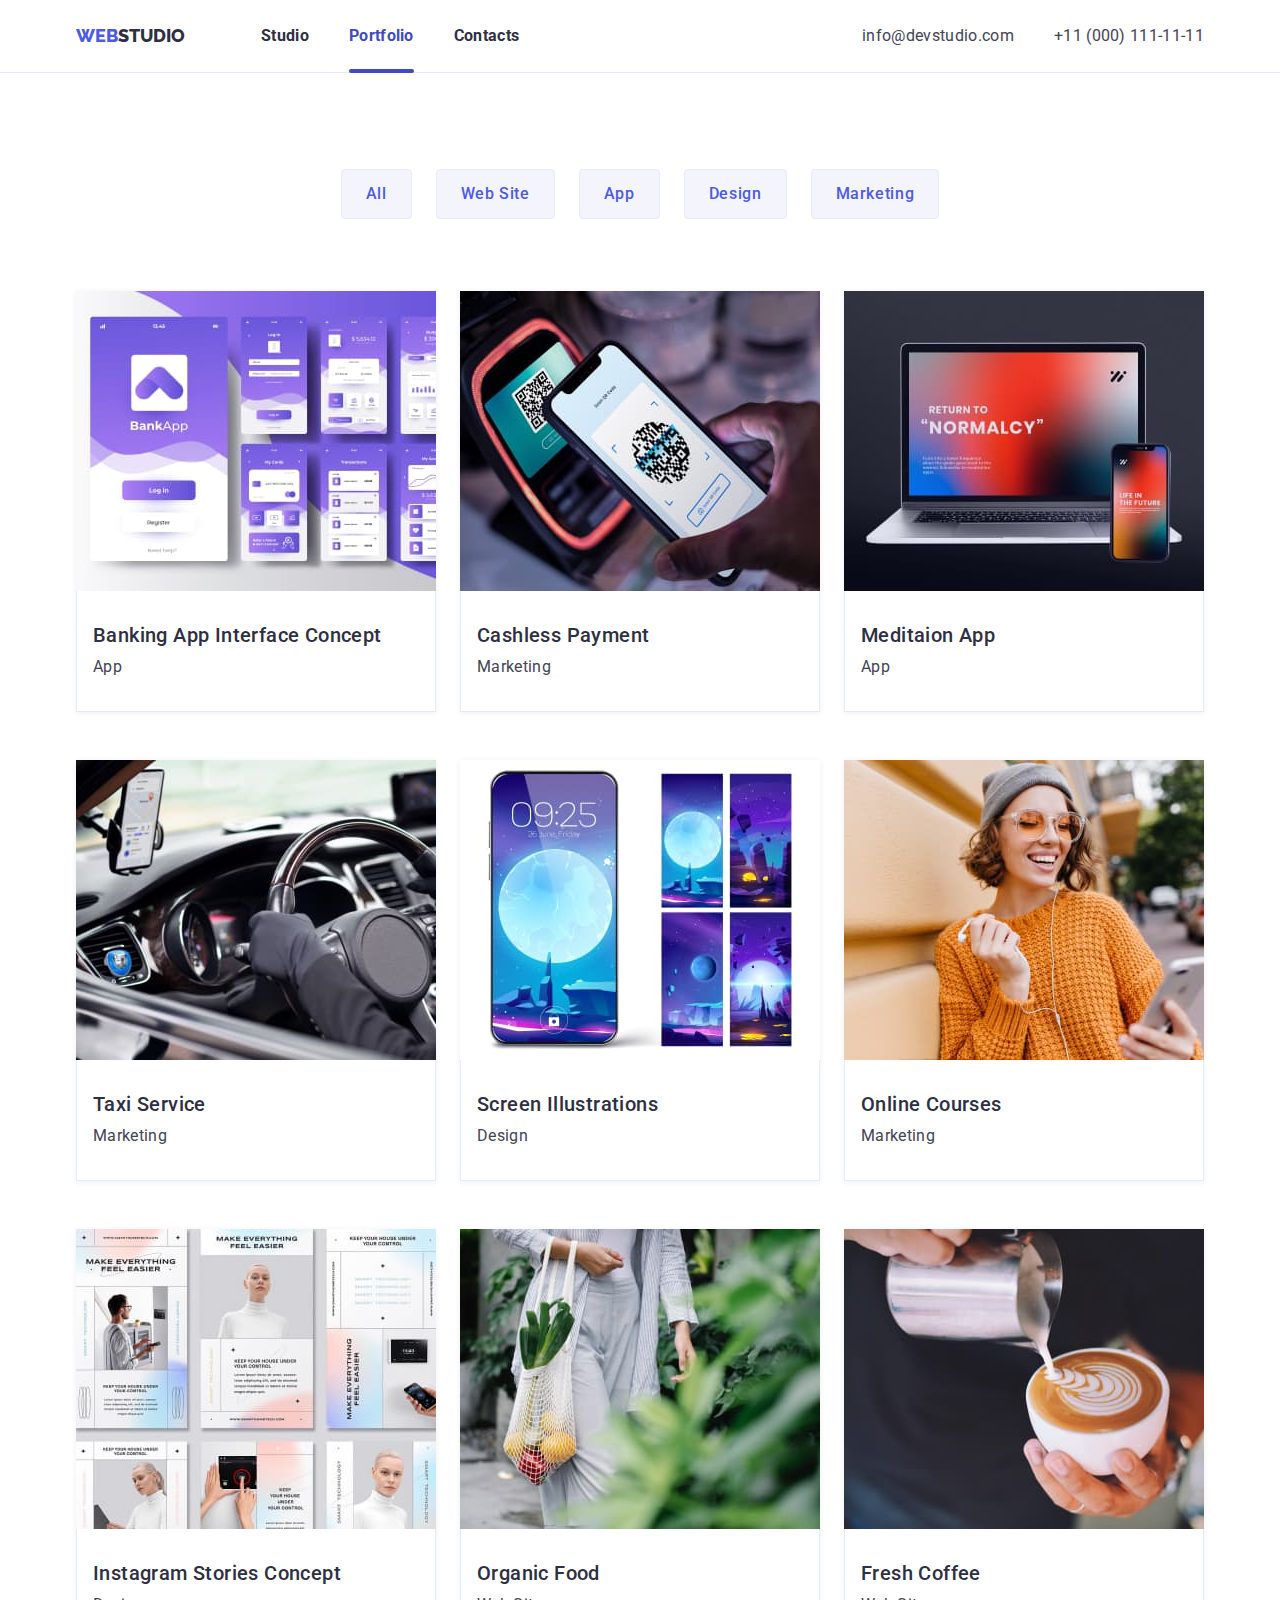
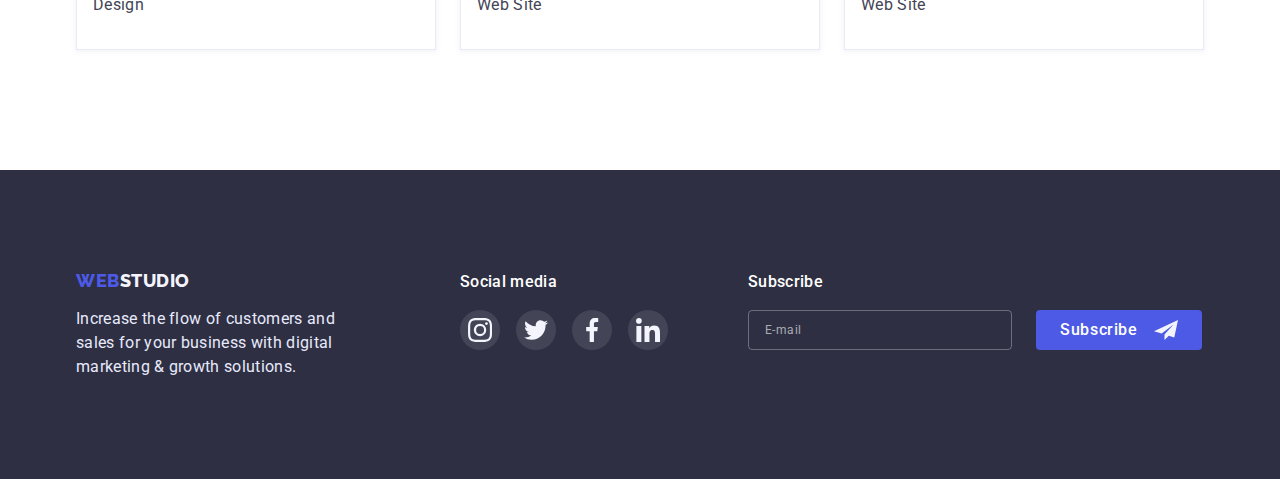
==== portfolio.html @ a21f1e60 "Create portfolio.html" ====
<!DOCTYPE html>
<html lang="en">
<head>
    <meta charset="UTF-8">
    <meta http-equiv="X-UA-Compatible" content="IE=edge">
    <meta name="viewport" content="width=device-width, initial-scale=1.0">
    <title>Webstudio</title>
    <link rel="stylesheet" href="https://cdn.jsdelivr.net/npm/modern-normalize@1.1.0/modern-normalize.min.css">
    <link rel="preconnect" href="https://fonts.googleapis.com">
    <link rel="preconnect" href="https://fonts.gstatic.com" crossorigin>
    <link href="https://fonts.googleapis.com/css2?family=Raleway:wght@800&family=Roboto:wght@400;500;700;900&display=swap" rel="stylesheet">
    <link rel="stylesheet" href="./css/styles.css">
</head>
<body>
    <!--HEADER-->   
    <header class="header">
        <div class="container header-container">
        <a class="header-logo link" href="./index.html">Web<span class="header-logo-studio">Studio</span></a>
        <nav class="header-navigation">
            <ul class="header-list list">
                <li class="header-item">
                    <a class="header-link link" href="./index.html">Studio</a>
                </li>
                <li class="header-item">
                    <a class="header-link link current" href="./portfolio.html">Portfolio</a>
                </li>
                <li class="header-item">
                    <a class="header-link link" href="">Contacts</a>
                </li>
            </ul>
        </nav>
        <ul class="header-list list">
            <li class="header-item">
                <a class="contacts link" href="mailto:info@devstudio.com">info@devstudio.com</a>
            </li>
            <li class="header-item">
                <a class="contacts link" href="tel:+11(000)1111111">+11 (000) 111-11-11</a>
            </li>
        </ul>
        </div>
    </header>
    <main>
       <section class="filters">
        <div class="container">
        <h1 class="visually-hidden">Examples of Webstudio works</h1>
        <ul class="filters-list list">
            <li class="filters-item">
            <button class="filters-btn" type="button">All</button>
            </li>
            <li class="filters-item"><button class="filters-btn" type="button">Web Site</button></li>
            <li class="filters-item"><button class="filters-btn" type="button">App</button></li>
            <li class="filters-item"><button class="filters-btn" type="button">Design</button></li>
            <li class="filters-item"><button class="filters-btn" type="button">Marketing</button></li>
        </ul>
    
        <ul class="photos-list list">
<li class="photos-item">
    <a class="photos-link link" href="">
        <div class="photos-top-wrap">
    <img src="./images/hw2/img1.jpg" alt="pages" width="360" height="300">
    <p class="photos-top-text">14 Stylish and User-Friendly App Design Concepts · Task Manager App · Calorie Tracker App · Exotic Fruit Ecommerce App · Cloud Storage App</p>
    </div>
    <div class="photos-text">
    <h2 class="photos-title">Banking App Interface Concept</h2>
    <p class="photos-subtitle">App</p>
   
</div>
</a>
</li>
<li class="photos-item">
    
    <a class="photos-link link" href="">
        <div class="photos-top-wrap">
        <img src="./images/hw2/img2.jpg" alt="phone" width="360" height="300">
        <p class="photos-top-text">14 Stylish and User-Friendly App Design Concepts · Task Manager App · Calorie Tracker App · Exotic Fruit Ecommerce App · Cloud Storage App</p>
    </div>
        <div class="photos-text">
        <h2 class="photos-title">Cashless Payment</h2>
    <p class="photos-subtitle">Marketing</p>
        </div>
    </a>
</li>
<li class="photos-item">
    <a class="photos-link link" href="">
        <div class="photos-top-wrap">
    <img src="./images/hw2/img3.jpg" alt="laptop" width="360" height="300">
    <p class="photos-top-text">14 Stylish and User-Friendly App Design Concepts · Task Manager App · Calorie Tracker App · Exotic Fruit Ecommerce App · Cloud Storage App</p>
    </div>
    <div class="photos-text">
    <h2 class="photos-title">Meditaion App</h2>
    <p class="photos-subtitle">App</p>
    </div>
</a>
</li>
<li class="photos-item" >
    <a class="photos-link link" href="">
        <div class="photos-top-wrap">
    <img src="./images/hw2/img4.jpg" alt="helm" width="360" height="300">
    <p class="photos-top-text">14 Stylish and User-Friendly App Design Concepts · Task Manager App · Calorie Tracker App · Exotic Fruit Ecommerce App · Cloud Storage App</p>
    </div>
    <div class="photos-text">
    <h2 class="photos-title">Taxi Service</h2>
    <p class="photos-subtitle">Marketing</p>
</div>
</a>
</li>
<li class="photos-item">
    <a class="photos-link link" href="">
        <div class="photos-top-wrap">
        <img src="./images/hw2/img5.jpg" alt="moon" width="360" height="300">
        <p class="photos-top-text">14 Stylish and User-Friendly App Design Concepts · Task Manager App · Calorie Tracker App · Exotic Fruit Ecommerce App · Cloud Storage App</p>
       </div>
        <div class="photos-text">
        <h2 class="photos-title">Screen Illustrations</h2>
    <p class="photos-subtitle">Design</p>
    </div>
</a>
</li>
<li class="photos-item">
    <a class="photos-link link" href="">
        <div class="photos-top-wrap">
        <img src="./images/hw2/img6.jpg" alt="woman in orange" width="360" height="300">
        <p class="photos-top-text">14 Stylish and User-Friendly App Design Concepts · Task Manager App · Calorie Tracker App · Exotic Fruit Ecommerce App · Cloud Storage App</p>   
        </div>
        <div class="photos-text">
        <h2 class="photos-title">Online Courses</h2>
    <p class="photos-subtitle">Marketing</p>
        </div>
</a>
</li>
<li class="photos-item">
    <a class="photos-link link" href=""> 
        <div class="photos-top-wrap">
        <img src="./images/hw2/img7.jpg" alt="blonde" width="360" height="300">
        <p class="photos-top-text">14 Stylish and User-Friendly App Design Concepts · Task Manager App · Calorie Tracker App · Exotic Fruit Ecommerce App · Cloud Storage App</p>
        </div>
        <div class="photos-text">
        <h2 class="photos-title">Instagram Stories Concept</h2>
    <p class="photos-subtitle">Design</p>
        </div>
</a>
</li>
<li class="photos-item">
    <a class="photos-link link" href="">
        <div class="photos-top-wrap">
    <img src="./images/hw2/img8.jpg" alt="woman carries a bag of vegetables" width="360" height="300">
    <p class="photos-top-text">14 Stylish and User-Friendly App Design Concepts · Task Manager App · Calorie Tracker App · Exotic Fruit Ecommerce App · Cloud Storage App</p>
   </div>
    <div class="photos-text">
    <h2 class="photos-title">Organic Food</h2>
    <p class="photos-subtitle">Web Site</p>
    </div>
</a>
</li>
<li class="photos-item">
    <a class="photos-link link" href="">
        <div class="photos-top-wrap">
        <img src="./images/hw2/img9.jpg" alt="cup of Coffee" width="360" height="300">
    <p class="photos-top-text">14 Stylish and User-Friendly App Design Concepts · Task Manager App · Calorie Tracker App · Exotic Fruit Ecommerce App · Cloud Storage App</p>
    </div>
    <div class="photos-text">
    <h2 class="photos-title">Fresh Coffee</h2>
    <p class="photos-subtitle">Web Site</p>
    </div>
</a>
</li>
        </ul>
        </div>
       </section>
    
    </main>
    <footer class="footer">
        <div class="footer-container container">
            <div class="">
        <a class="footer-link link" href="/">Web<span class="footer-studio">Studio</span></a>
        <p class="footer-text">Increase the flow of customers and sales for your business with digital marketing & growth solutions.</p>
    </div>
    <div class="footer-field">
        <h3 class="footer-title">Social media</h3>
        <ul class="footer-soc-list list">
            <li class="footer-soc-item">
                <a href="" class="footer-soc-link link">
                <svg class="footer-soc-icon" width="24" height="24">
                    <use href="./images/icons.svg/symbol-defs[1].svg#icon-instagram-2-1"></use>
                </svg>
            </a></li>
            <li class="footer-soc-item">
                <a href="" class="footer-soc-link link">
                    <svg class="footer-soc-icon" width="24" height="24">
                    <use href="./images/icons.svg/symbol-defs[1].svg#icon-twitter-1-1"></use>
                </svg>
            </a></li>
            <li class="footer-soc-item">
                <a href="" class="footer-soc-link link">
                <svg class="footer-soc-icon" width="24" height="24">
                    <use href="./images/icons.svg/symbol-defs[1].svg#icon-facebook-1-1"></use>
                </svg>
            </a></li>
            <li class="footer-soc-item"><a href="" class="footer-soc-link link">
                <svg class="footer-soc-icon" width="24" height="24">
                    <use href="./images/icons.svg/symbol-defs[1].svg#icon-linkedin-1-1"></use>
                </svg>
            </a></li>
        </ul>
    </div>
    <div class="footer-sub">
        <h3 class="footer-title-sub">Subscribe</h3>
        <form class="footer-form">
        <input type="email" class="footer-input" name="user-email" required placeholder="E-mail"/> 
        <button type="submit" class="footer-submit">Subscribe
            <svg class="footer-soc-icon" width="24" height="24">
                <use href="./images/icons.svg/symbol-defs.svg#icon-Frame-3-1"></use>
            </svg>
        </button>
    </form></div>
</div>
    </footer>
</body>
</html>
---- css/styles.css ----
:root {
    --dark-color:#2E2F42;
    --text-color: #434455;
    --pressed-state-color: #404BBF;
    --btn-color: #FFFFFF;
    --links-color: #4D5AE5;
    --accent-color:#E7E9FC;
    --footer-logo-color: #F4F4FD;
}
body {
    font-family: 'Roboto', sans-serif;
   color: var(--text-color);

}
p,h1,h2,h3,h4,h5,h6 {
    margin-top: 0; 
    margin-bottom: 0;
     }
ol, ul{
    margin-top: 0; 
    margin-bottom: 0;
    padding-left: 0;
}
img {
    display: block;
}
.container {
    width: 1158px;
    padding-left: 15px;
    padding-right: 15px;
margin: 0 auto;


}
.section {
    padding-bottom: 120px;
    padding-top: 120px;
}
/*------------HEADER----------------*/
.list {
    list-style: none;
}
.link {
    text-decoration: none;
}
.header {
    padding-top: 24px;
    padding-bottom: 24px;
    border-bottom: 1px solid var(--accent-color);
}
.header-container {
    display: flex;
    align-items: center;
}

.header-logo {
font-family: 'Raleway', sans-serif;
font-weight: 800;
font-size: 18px;
line-height: 1.33;
text-transform: uppercase;
margin-right: 76px;
color: var(--links-color);
}

.header-logo-studio {
/* NAVY BLUE */
color: var(--dark-color);

}


/*-----------------nav-------------------------*/
.header-navigation {
    display: flex;
    align-items: center;
    margin-right: auto;
}
.header-list {
    display: flex;
    gap: 40px;  
}
.header-link {
    position: relative;
    font-weight: 700;
    font-size: 16px;
    line-height: 1.5;
    letter-spacing: 0.02em;
   /* navy blue */
   color: var(--dark-color);
    transition: color 250ms cubic-bezier(0.4, 0, 0.2, 1);
    
}
.header-link.current::after {
    content: "";
position: absolute;
width: 100%;
height: 4px;
background: #404BBF;
border-radius: 2px;
left: 0;
bottom: -28px;

}
.header-link:hover,
.header-link:focus {
    color: var(--pressed-state-color);
    background-color:var(--btn-color);
}
.header-list .header-link.current {
    color: var(--pressed-state-color);
}

/*-------------/nav----------------*/


/*--------------contacts--------------*/
.contacts {
    position: relative;
    font-size: 16px;
    line-height: 1.5;
    letter-spacing: 0.02em;
/* SLATE */
    color: var(--text-color);
    transition: color 250ms cubic-bezier(0.4, 0, 0.2, 1),
    background-color 250ms cubic-bezier(0.4, 0, 0.2, 1);
}
.contacts:hover,
.contacts:focus {
    color: var(--pressed-state-color);
   background-color: var(--btn-color);
}
/*----------------/contacts-------------------*/
/*--------------------/HEADER-----------*/
/*---------------MAIN-HERO-------------------*/
.hero {
    padding-top: 188px;
    padding-bottom: 188px;
    background-color: var(--dark-color);
    text-align: center;
    background-image: linear-gradient(
        rgba(46, 47, 66, 0.7),
        rgba(46, 47, 66, 0.7)
    ), url(../images/hw4/people-office.jpg);
    background-repeat: no-repeat;
    background-position: center;
    background-size: cover;
    max-width: 1440px;
    margin: auto;
}

.main-title {
max-width: 496px;
font-weight: 700;
font-size: 56px;
line-height: 1.07;
letter-spacing: 0.02em;
color: var(--btn-color);

margin-left: auto;
margin-right: auto;
margin-bottom: 48px;

}
.modal-btn {
    
  min-width: 169px;
  height: 56px;
    font-family: inherit;
    font-weight: 700;
    font-size: 16px;
    line-height: 1.18;
    letter-spacing: 0.04em;
    cursor: pointer;
    color: var(--btn-color);    
    background-color: var(--links-color);
    border-radius: 4px;
    border: none;
    transition: background-color 250ms cubic-bezier(0.4, 0, 0.2, 1);
}
.modal-btn:hover,
.modal-btn:focus
 { 
background-color: var(--pressed-state-color);

}
/*-----------------/Hero----------------*/
/*----------------- Section-SOLUTIONS---------*/
.menu-solutions {
    
    display: flex;
    flex-wrap: wrap;
    gap: 24px;
    column-gap: 24px;
    align-items: center;
     
}
.menu-item {
    flex-basis: calc((100% - 72px)/4);
    max-width: 264px;
}  
.menu-name{
   
    font-weight: 700;
    font-size: 20px;
    line-height: 1.2;
    letter-spacing: 0.02em; 
    /* NAVY BLUE */
    color: var(--dark-color);
    margin-bottom: 8px;
    margin-top: 8px;
}
.menu-text {
    
    font-size: 16px;
    line-height: 1.5;
    letter-spacing: 0.02em;
    /* SLATE */
    color: var(--text-color);    
}
.menu-item-icon {
    display: flex;
    border-radius: 4px;
        background-color: var(--footer-logo-color);
        align-items: center;
        justify-content: center;
        padding-top: 24px;
        padding-bottom: 24px;
}
.menu-icon{
    fill: var(--dark-color);
 
}
   
    
/*-----------------/section-SOLUTIONS---------*/
/*------------------sec-IMAGES-TEAM--------------------*/
.images-menu {
    display: flex;
    flex-wrap: wrap;
    gap: 24px;
    flex-basis: calc((100%-48px)/3);
}
.images {
    padding-bottom: 120px;
   
}
.title {

font-weight: 700;
font-size: 36px;
line-height: 1.11;
letter-spacing: 0.02em;
text-transform: capitalize;
color: var(--dark-color);
margin-bottom: 72px;
text-align: center;
}
/*------------------/sec-IMAGES--------------------*/


.team-item {
    box-shadow: 0px 1px 6px rgba(46, 47, 66, 0.08), 0px 1px 1px rgba(46, 47, 66, 0.16), 0px 2px 1px rgba(46, 47, 66, 0.08);
 
 background: var(--btn-color);

}

.team-name {
    
    font-weight: 700;
    font-size: 20px;
    line-height: 1.2;
    letter-spacing: 0.02em;
    /* NAVY BLUE */
    color: var(--dark-color);
  
    margin-bottom: 8px;
}
.team-text{
    font-size: 16px;
    line-height: 1.5;
    letter-spacing: 0.02em;
    /* SLATE */
    color: var(--text-color);
    margin-bottom: 8px;
}

.team {
    background-color:#F4F4FD;
}
.team-photo {
    display: flex;
    flex-wrap: wrap;
   gap: 24px;
   text-align: center;
   flex-basis: calc((100%-72px)/4); 
  
   
}
.team-item-container {
padding: 32px 16px;
}
.team-soc-list {
    display: flex;
    justify-content: center;
    list-style: none;
    gap: 24px;
    
}

.team-soc-item {
    width: 40px;
    height: 40px;
    
}

.team-soc-link{
    
    width: 100%;
    height: 100%;
    display: flex;
    border-radius: 50%;
    background-color: var(--links-color);
    align-items: center;
    justify-content: center;
    transition: background-color 250ms cubic-bezier(0.4, 0, 0.2, 1);
}
.team-soc-icon {
    fill:var(--footer-logo-color);
}
.team-soc-link:hover,
.team-soc-link:focus{
    background-color: var(--pressed-state-color);
}

/*------------------/sec-TEAM--------------------*/


/*------------------customers---------------------*/
.customers {
    padding-top: 130px;
    padding-bottom: 120px;
}
.customers-item {
    width: 168px;
    height: 88px;
    
}
.customers-link {
    width: 100%;
    height: 100%; 
    display: flex;
    border: 1px solid #8E8F99;
    border-radius: 4px;
align-items: center;
    justify-content: center;
    background-color: var(--btn-color);
    transition: border-color 250ms cubic-bezier(0.4, 0, 0.2, 1)
    ;
}
.customers-list {
    display: flex;
    justify-content: center;
    list-style: none;
    gap: 24px;
    
}
.customers-icon{
    
    fill: #8E8F99;
    transition: fill 250ms cubic-bezier(0.4, 0, 0.2, 1);
}
.customers-link:hover,

.customers-link:focus {
    border: 1px solid var(--pressed-state-color);
   
}
.customers-link:hover .customers-icon,

.customers-link:focus .customers-icon{
fill: var(--pressed-state-color);}



/*------------------FOOTER--------------------*/
.footer-link {
    font-family: 'Raleway', sans-serif;
font-weight: 800;
font-size: 18px;
line-height: 1.17;
letter-spacing: 0.03em;
text-transform: uppercase;
/* IRIS */
color: var(--links-color);

}
.footer-studio {
    /* CLOUD */
    color:var(--footer-logo-color); 
}
.footer-text {
font-size: 16px;
line-height: 1.5;
letter-spacing: 0.02em;
/* CORNFLOWER */
color: var(--accent-color);
margin-top: 16px;
max-width: 264px;
}
.footer {
    background-color: var(--dark-color);
    padding-top: 100px;
    padding-bottom: 100px;
    
}
.footer-container{
    display: flex;
}
.footer-title{
    display: flex;
font-weight: 500;
font-size: 16px;
line-height: 1.5;
/* identical to box height, or 150% */
letter-spacing: 0.02em;
margin-bottom:16px ;
color: var(--btn-color);
}
.footer-soc-list {
    display: flex;
    justify-content: center;
    gap: 16px;
}

.footer-soc-item {
    width: 40px;
    height: 40px;
}
.footer-soc-link {
    width: 100%;
    height: 100%;
    display: flex;
    border-radius: 50%;
    align-items: center;
    
    justify-content: center;
    background-color: rgba(255, 255, 255, 0.1);
    transition:  background-color 250ms cubic-bezier(0.4, 0, 0.2, 1);
}

.footer-soc-icon {
    fill: var(--footer-logo-color);
}
.footer-soc-link:hover,
.footer-soc-link:focus{
    background-color: #31D0AA;
}
.footer-field{
    margin-left: 120px;
    margin-right: 80px;
}
.footer-input {
    width: 264px;
    height: 40px;
    background-color: transparent;
    border: 1px solid rgba(255, 255, 255, 0.3);
border-radius: 4px;
outline: none;
padding-left: 16px;
color: #FFFFFF;
font-size: 12px;
display: flex;
transition:border-color 250ms cubic-bezier(0.4, 0, 0.2, 1);
}
.footer-input:hover,
.footer-input:focus{
    border-color: 1px solid rgba(33, 150, 243, 0);
    outline: none;
}
.footer-input::placeholder{
    font-weight: 400;
font-size: 12px;
line-height: 2;
display: flex;
align-items: center;
letter-spacing: 0.04em;
color: rgba(255, 255, 255, 0.6);
}
.footer-submit {
    min-width: 165px;
    height: 40px;
      font-weight: 500;
      font-size: 16px;
      line-height: 1.5;
      letter-spacing: 0.04em;
      cursor: pointer;
      color: var(--btn-color);    
      background-color: var(--links-color);
      border-radius: 4px;
      border: none;
      display: flex;
align-items: center;
justify-content: center;
gap: 16px;
padding: 8px 24px;
      transition: background-color 250ms cubic-bezier(0.4, 0, 0.2, 1);
     
    }
  .footer-submit:hover,
  .footer-submit:focus
   { 
  background-color: var(--pressed-state-color);
}

.footer-form{
    display: flex;
    gap: 24px;
   
}
.footer-title-sub{
    font-weight: 500;
    display: flex;
font-size: 16px;
line-height: 1.5;
letter-spacing: 0.02em;
color: #FFFFFF;
margin-bottom: 16px;

}
/*------------------/FOOTER--------------------*/


/*---------------PORTFOLIO-----------------*/
.visually-hidden {
    border: 0;
  clip: rect(0 0 0 0);
  height: 1px;
  margin: -1px;
  overflow: hidden;
  padding: 0;
  position: absolute;
  width: 1px; 
}
.filters {
    padding-top: 96px;
    padding-bottom: 120px;
    
}
.filters-list{
    display: flex;
    flex-basis: calc((100% - 96px)/5);
    justify-content: center;
    gap:24px;
    margin:0 auto; 
    margin-bottom: 72px;
}

.filters-btn {
    font-family: inherit;
font-weight: 500;
font-size: 16px;
line-height: 1.5;
display:flex;
align-items: flex-start;
text-align: center;
letter-spacing: 0.04em;
/* IRIS */
color: var(--links-color);
background: var(--footer-logo-color);
cursor: pointer;
border-radius: 4px;
transition: color 250ms cubic-bezier(0.4, 0, 0.2, 1), 
background-color 250ms cubic-bezier(0.4, 0, 0.2, 1),
 box-shadow 250ms cubic-bezier(0.4, 0, 0.2, 1),
  border-color 250ms cubic-bezier(0.4, 0, 0.2, 1);
padding: 12px 24px;
border: 1px solid var(--accent-color);
}
.filters-btn:hover,
.filters-btn:focus {
    color: var(--btn-color);
   background-color: var(--pressed-state-color);
   border: 1px solid var(--pressed-state-color);
   box-shadow: 0px 3px 1px rgba(0, 0, 0, 0.1), 
   0px 2px 1px rgba(0, 0, 0, 0.08), 0px 2px 2px rgba(0, 0, 0, 0.12);
}
.photos-title{
    font-weight: 500;
    font-size: 20px;
    line-height: 1.2;
    letter-spacing: 0.02em;
    /* NAVY BLUE */ 
    color: var(--dark-color); 
    margin-bottom: 8px;
    
}
.photos-subtitle{
    font-size: 16px;
    line-height: 1.5;
    letter-spacing: 0.02em;
    /* SLATE */
    color: var(--text-color);
}

 .photos-list {
 flex-basis: calc((100%-192px)/9);
 display: flex;   
 flex-wrap: wrap;
row-gap: 48px;
column-gap: 24px;

}

.photos-link{
   display: block;
    box-shadow: 0px 1px 6px rgba(46, 47, 66, 0.08);
    background-color: var(--btn-color);
    transition: box-shadow 250ms cubic-bezier(0.4, 0, 0.2, 1);
    
}

.photos-link:hover,
.photos-link:focus{  
   
box-shadow: 0px 1px 6px rgba(46, 47, 66, 0.08), 0px 1px 1px rgba(46, 47, 66, 0.16),
 0px 2px 1px rgba(46, 47, 66, 0.08);

}

.photos-text {
    border: 1px solid var(--accent-color);
   border-top: 0;
padding-top: 32px;
padding-left: 16px;
padding-bottom: 32px;
}
.photos-top-text {
position: absolute;
top: 0;
font-weight: 400;
font-size: 16px;
line-height:1.5;
/* or 150% */
letter-spacing: 0.02em;
/* CLOUD */
color: var(--footer-logo-color);
background-color: var(--links-color);
height: 100%;
padding: 40px 32px;
transform: translateY(100%);
transition: transform 250ms cubic-bezier(0.4, 0, 0.2, 1);
overflow: auto;
}
.photos-top-wrap{
    position: relative;
    overflow: hidden;
}


.photos-link:hover .photos-top-text,
.photos-link:focus .photos-top-text
{
transform: translateY(0);
}


/*----------/PORTFOLIO---------------------*/
/*-------------MODAL--------------------*/
.backdrop{
    position: fixed;
    top: 0;
    width: 100%;
    height: 100%; 
    background-color: rgba(17, 19,25, 0.439);
    transition: opacity 250ms cubic-bezier(0.4, 0, 0.2, 1), visibility 250ms cubic-bezier(0.4, 0, 0.2, 1);
}

.modal{
    position: absolute;
top: 50%;
left: 50%;
    width:408px ;
    min-height: 576px;
    background-color: #FCFCFC;
    box-shadow: 0px 1px 1px rgba(0, 0, 0, 0.14), 
    0px 1px 3px rgba(0, 0, 0, 0.12), 0px 2px 1px rgba(0, 0, 0, 0.2);
border-radius: 4px;
transform: translate(-50%, -50%) scaleX(1);
transition: transform 250ms cubic-bezier(0.4, 0, 0.2, 1);
padding: 72px 24px 24px 24px;
}
.modal-close{
   position: absolute;
   top: 24px;
   right: 24px;
   justify-content: center;
    width: 24px;
    height: 24px;
    background-color: var(--accent-color);
border: 1px solid rgba(0, 0, 0, 0.1);
border-radius: 50%;
cursor: pointer;
 display: flex;
 align-items: center;
     margin-left: auto;
     transition: fill 250ms cubic-bezier(0.4, 0, 0.2, 1),
      background-color 250ms cubic-bezier(0.4, 0, 0.2, 1)
     
}
.modal-close:hover,
.modal-close:active{
    background-color: #404BBF;
    fill: #FFFFFF;
}
.backdrop.is-hidden .modal{
    transform: translate(-50%, -50%) scaleX(0);

}
.is-hidden{
    opacity: 0;
    visibility: hidden;
    pointer-events: none;
}
.modal-title{
    
    font-weight: 500;
    font-size: 16px;
    line-height: 1.5;
    text-align: center;
    letter-spacing: 0.02em;
    color: #2E2F42;
    margin-bottom: 14px;
}
.modal-input{
    width: 100%;
    height: 40px;
    background-color: transparent;
    border: 1px solid rgba(33, 33, 33, 0.2);
border-radius: 4px;
outline: none;
padding-left: 38px;
color: #000000;
font-size: 16px;
transition:border-color 250ms cubic-bezier(0.4, 0, 0.2, 1);
}

.input-wrap{
    position: relative;
    
    margin-bottom: 8px;
}
.input-icon{
   position: absolute; 
   left: 16px;
   transform: translateY(-50%);
   top: 50%;
   transition:fill 250ms cubic-bezier(0.4, 0, 0.2, 1);
}
.modal-input:focus{
    border-color: #4D5AE5;
}
.modal-input:focus + .input-icon{
    fill: #4D5AE5;
}
.modal-input::placeholder{
    font-size: 12px;
    color: rgba(117, 117, 117, 0.5);
}
.input-text{
   display: inline-block;
    font-weight: 400;
    font-size: 12px;
    line-height: 1.33;
    letter-spacing: 0.01em;
    color: #8E8F99;
    margin-bottom: 4px;
}
.modal-comment{
    width: 100%;
    height: 120px;
    border: 1px solid rgba(33, 33, 33, 0.2);
border-radius: 4px;
outline: none;
background-color: transparent;

padding: 8px 16px;
resize: none;
}
.modal-comment::placeholder{
    font-weight: 400;
font-size: 12px;
line-height: 1.33;
letter-spacing: 0.04em;
color: rgba(117, 117, 117, 0.5);

}
.check-text span{
    width: 16px;
    height: 16px;
    border: 1.25px solid #2E2F42;
border-radius: 2px;
display: flex;
margin-right: 8px;
align-items: center;
justify-content: center;
fill: transparent;

}
.modal-check:checked + .check-text span{
    background-color: #404BBF;
/* OCEAN */
border: none;
fill: #F4F4FD;

}
.check-text{
    font-weight: 400;
font-size: 12px;
line-height: 1.33;
letter-spacing: 0.04em;
color: #757575;
display: flex;
margin-top: 16px;
    margin-bottom: 24px;
}
.modal-form-submit{
    min-width: 169px;
  height: 56px;
    font-family: inherit;
    font-weight: 700;
    font-size: 16px;
    line-height: 1.5;
    letter-spacing: 0.04em;
    cursor: pointer;
    color: var(--btn-color);    
    background-color: var(--links-color);
    border-radius: 4px;
    border: none;
    transition: background-color 250ms cubic-bezier(0.4, 0, 0.2, 1);

align-self: center;

}
.modal-form-submit:hover,
.modal-form-submit:hover{
    background-color: var(--pressed-state-color);

}
.modal-form{
    display: flex;
    flex-direction: column;
}
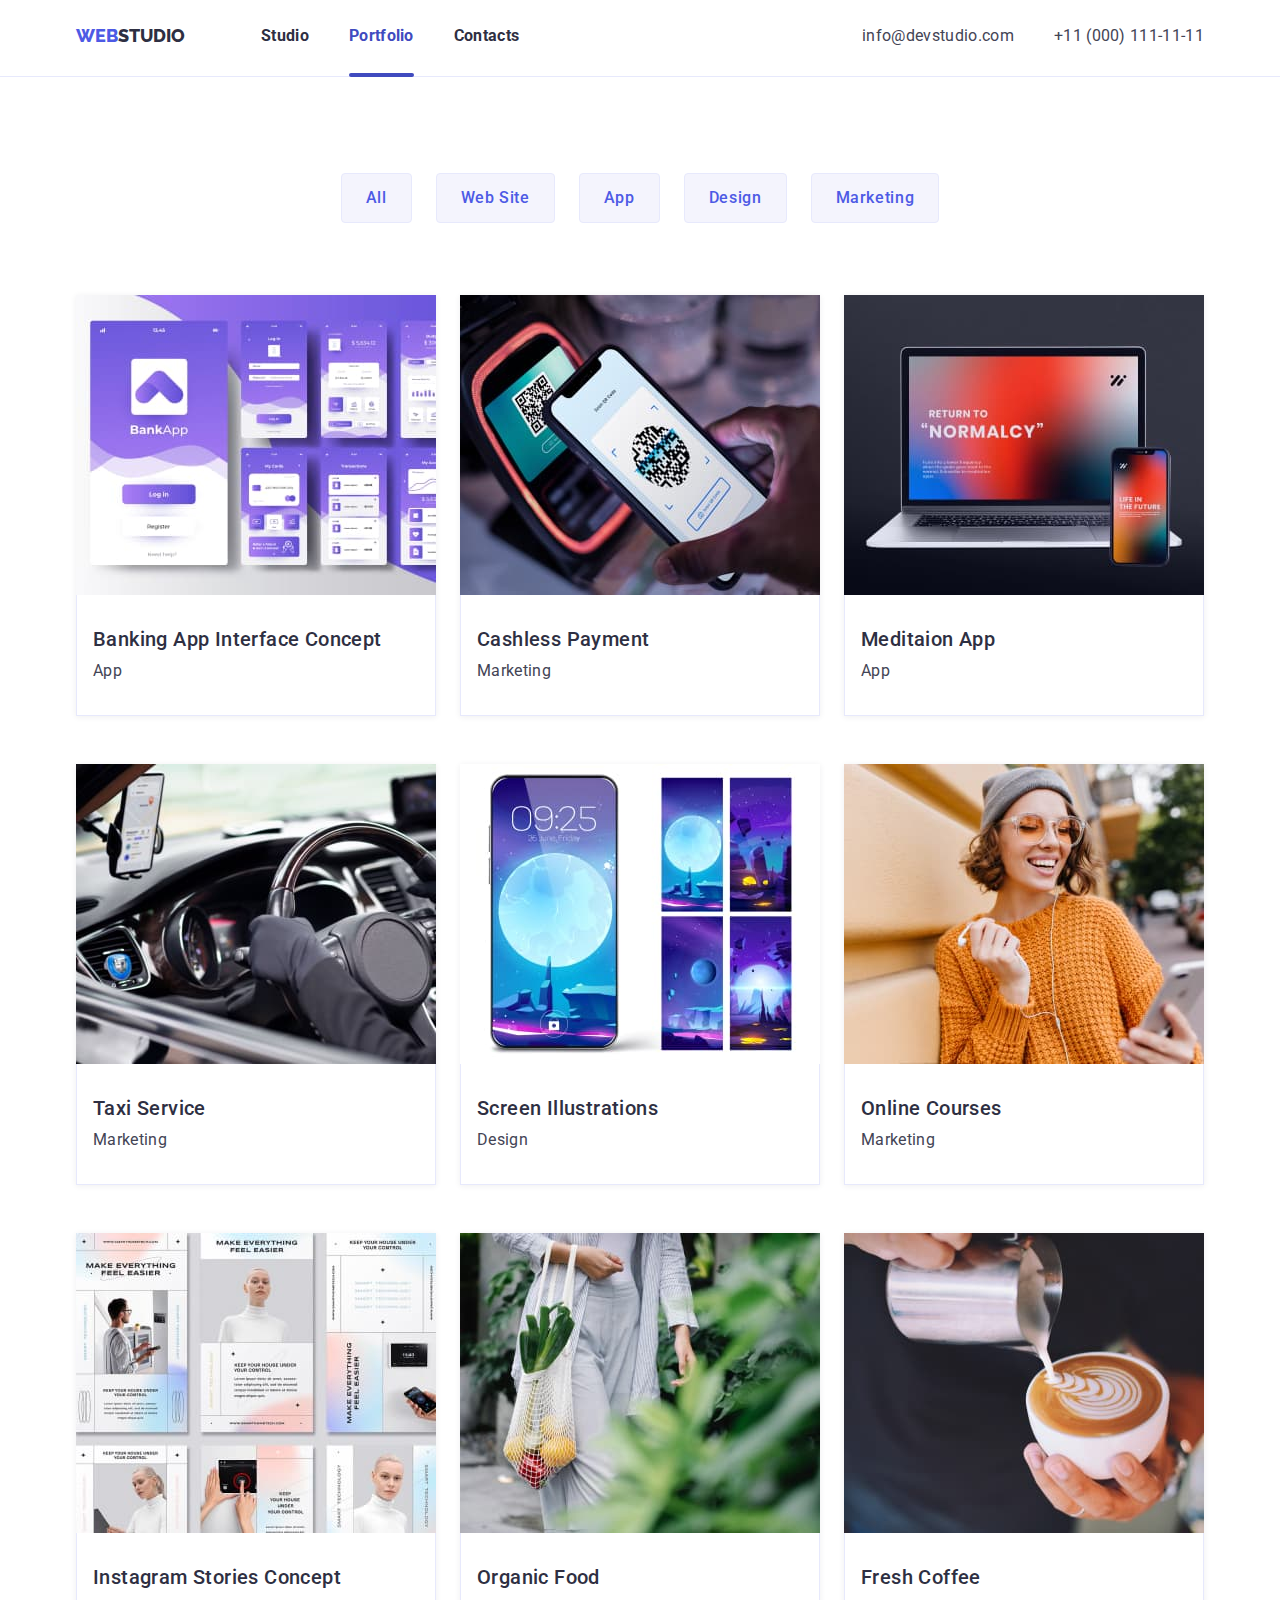
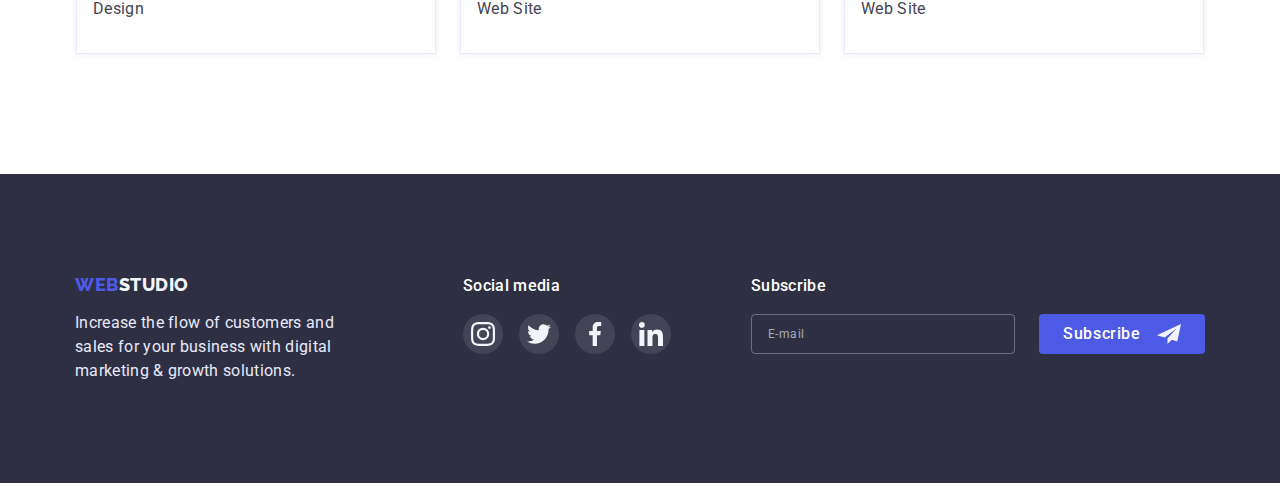
==== commit 64b2c897: "Update portfolio.html" ====
--- a/portfolio.html
+++ b/portfolio.html
@@ -10,6 +10,9 @@
     <link rel="preconnect" href="https://fonts.gstatic.com" crossorigin>
     <link href="https://fonts.googleapis.com/css2?family=Raleway:wght@800&family=Roboto:wght@400;500;700;900&display=swap" rel="stylesheet">
     <link rel="stylesheet" href="./css/styles.css">
+    <link rel="stylesheet" href="./css/mobile.css">
+    <link rel="stylesheet" href="./css/tablet.css">
+    <link rel="stylesheet" href="./css/desktop.css">
 </head>
 <body>
     <!--HEADER-->   
--- a/css/styles.css
+++ b/css/styles.css
@@ -23,18 +23,26 @@
 }
 img {
     display: block;
+    max-width: 100%;
+    height: auto;
+   
+
 }
 .container {
-    width: 1158px;
-    padding-left: 15px;
-    padding-right: 15px;
-margin: 0 auto;
+   /* width: 1158px;*/
+    /*padding-left: 15px; */padding-left: 16px;
+    /*padding-right: 15px;*/padding-right: 16px;
+   margin: 0 auto;
+
 
 
 }
 .section {
-    padding-bottom: 120px;
-    padding-top: 120px;
+    /*padding-bottom: 120px;*/ padding-bottom: 96px;
+   /* padding-top: 120px;*/ padding-top: 96px;
+}
+.no-scroll{
+    overflow: hidden;
 }
 /*------------HEADER----------------*/
 .list {
@@ -51,6 +59,7 @@
 .header-container {
     display: flex;
     align-items: center;
+    justify-content: space-between;
 }
 
 .header-logo {
@@ -68,28 +77,166 @@
 color: var(--dark-color);
 
 }
-
-
+/*---------------------MOBILE-BTN--------------*/
+.mobile-btn {
+  background-color: transparent;
+  border: none;
+padding: 0;
+width: 32px;
+height: 22px;
+cursor: pointer;
+}
+.mobile-btn-icon {
+stroke: #2E2F42;
+
+}
+.mobile-menu{
+    position: fixed;
+    width: 100%;
+    height: 100%;
+    z-index: 1000;
+    background-color: #FFFFFF;
+    left: 0;
+    top: 0;
+    max-height: 796px;
+}
+.mobile-menu > .container{
+    height: 100%;
+    display: flex;
+    flex-direction: column;
+    justify-content: space-between;
+    overflow: auto;
+}
+.is-hidden{
+    opacity: 0;
+    visibility: hidden;
+    pointer-events: none;
+}
+.mobile-menu_close-btn{
+    position: absolute;
+    top:40px;
+    right: 40px;
+    background-color: #E7E9FC;
+    border: 1px solid rgba(0, 0, 0, 0.1);
+    border-radius: 50%;
+    align-items: center;
+    justify-content: center;
+    width: 24px;
+height: 24px;
+transition: fill 250ms cubic-bezier(0.4, 0, 0.2, 1),
+background-color 250ms cubic-bezier(0.4, 0, 0.2, 1);
+cursor: pointer;
+}
+.mobile-menu_close-btn:hover,
+.mobile-menu_close-btn:active{
+background-color: #404BBF;
+fill: #FFFFFF;
+}
+
+.mobile-menu-container{
+position: relative;
+padding: 80px 40px 40px 40px;
+}
+
+.mobile-menu-list-item {
+    margin-bottom: 40px;
+}
+.mobile-menu-list-link{
+    font-weight: 700;
+    font-size: 36px;
+    line-height: 1.1;
+    letter-spacing: 0.02em;
+   /* navy blue */
+   color: #2E2F42;
+    transition: color 250ms cubic-bezier(0.4, 0, 0.2, 1),
+    background-color 250ms cubic-bezier(0.4, 0, 0.2, 1);
+}
+
+.mobile-menu-list-link:hover,
+.mobile-menu-list-link:active {
+    color: #404BBF;
+    background-color:var(--btn-color);
+}
+
+.mobile-menu-cont-tel{
+font-weight: 600;
+font-size: 36px;
+line-height: 1.1;
+text-transform: capitalize;
+color: #4D5AE5;}
+
+.mobile-menu-cont-email{
+    font-weight: 500;
+    font-size: 20px;
+    line-height: 1.2;
+    letter-spacing: 0.02em;
+    color: #434455;
+   
+}
+.mobile-menu-cont-item:not(:last-child){
+margin-bottom: 40px;
+}
+.mobile-menu-cont{
+    margin-bottom: 48px; 
+}
+
+.mobile-soc-list {
+    display: flex;
+    justify-content: space-between;
+    
+}
+
+.mobile-soc-item {
+    width: 40px;
+    height: 40px;
+}
+.mobile-soc-link {
+    width: 100%;
+    height: 100%;
+    display: flex;
+    border-radius: 50%;
+    align-items: center;
+    justify-content: center;
+    background-color: #4D5AE5;;
+    transition:  background-color 250ms cubic-bezier(0.4, 0, 0.2, 1);
+}
+
+.mobile-soc-icon {
+    fill: #FFFFFF;
+}
+.mobile-soc-link:hover,
+.mobile-soc-link:active{
+    background-color: #404BBF;
+}
+.mobile-menu-list .mobile-menu-list-link .current {
+    color: var(--pressed-state-color);
+}
 /*-----------------nav-------------------------*/
+
+
+.header-cont{
+    display: flex;
+    gap: 40px;
+}
 .header-navigation {
-    display: flex;
+    margin-right: auto;
     align-items: center;
-    margin-right: auto;
-}
+    display: flex;
+}
+
 .header-list {
-    display: flex;
-    gap: 40px;  
-}
+    display:flex;
+    gap: 40px;  }
+
 .header-link {
     position: relative;
     font-weight: 700;
     font-size: 16px;
     line-height: 1.5;
     letter-spacing: 0.02em;
-   /* navy blue */
+   
    color: var(--dark-color);
     transition: color 250ms cubic-bezier(0.4, 0, 0.2, 1);
-    
 }
 .header-link.current::after {
     content: "";
@@ -120,10 +267,11 @@
     font-size: 16px;
     line-height: 1.5;
     letter-spacing: 0.02em;
-/* SLATE */
+
     color: var(--text-color);
     transition: color 250ms cubic-bezier(0.4, 0, 0.2, 1),
     background-color 250ms cubic-bezier(0.4, 0, 0.2, 1);
+    
 }
 .contacts:hover,
 .contacts:focus {
@@ -132,34 +280,45 @@
 }
 /*----------------/contacts-------------------*/
 /*--------------------/HEADER-----------*/
-/*---------------MAIN-HERO-------------------*/
-.hero {
-    padding-top: 188px;
-    padding-bottom: 188px;
+/*---------------HERO-------------------*/
+.hero{
+    padding-top: 112px;/*188px*/
+    padding-bottom: 112px; /*188px*/
     background-color: var(--dark-color);
     text-align: center;
     background-image: linear-gradient(
         rgba(46, 47, 66, 0.7),
         rgba(46, 47, 66, 0.7)
-    ), url(../images/hw4/people-office.jpg);
+    ), url(../images/hw7/mobile-bg.jpg);
     background-repeat: no-repeat;
     background-position: center;
     background-size: cover;
-    max-width: 1440px;
+  max-width: 1440px;
     margin: auto;
 }
 
+@media (min-device-pixel-ratio: 2) and (max-width:428px),
+  (min-resolution: 192dpi) and (max-width:428px),
+  (min-resolution: 2dppx) and (max-width:428px){
+  .hero {
+    background-image: linear-gradient(
+        rgba(46, 47, 66, 0.7),
+        rgba(46, 47, 66, 0.7)
+    ), url(../images/hw7/mobile-bg-2x.jpg);
+  }
+}
 .main-title {
-max-width: 496px;
+max-width: 320px; /*496px;*/
+text-align: center;
 font-weight: 700;
-font-size: 56px;
-line-height: 1.07;
+font-size: 36px; /*56px*/
+line-height: 1.11; /*1.07*/
 letter-spacing: 0.02em;
 color: var(--btn-color);
-
-margin-left: auto;
-margin-right: auto;
-margin-bottom: 48px;
+margin: 0 auto;
+/*margin-left: auto;
+margin-right: auto;*/
+margin-bottom: 72px; /*48px;*/
 
 }
 .modal-btn {
@@ -187,38 +346,39 @@
 /*-----------------/Hero----------------*/
 /*----------------- Section-SOLUTIONS---------*/
 .menu-solutions {
-    
     display: flex;
     flex-wrap: wrap;
-    gap: 24px;
+   gap: 72px;
     column-gap: 24px;
-    align-items: center;
-     
-}
-.menu-item {
-    flex-basis: calc((100% - 72px)/4);
+    align-items: center;   
+}
+
+/*.menu-item {
+    /*flex-basis: calc((100% - 72px)/4);
     max-width: 264px;
-}  
+}  */
+
 .menu-name{
-   
+    display: flex;
+   justify-content: center;
     font-weight: 700;
-    font-size: 20px;
-    line-height: 1.2;
+    font-size: /*20px*/36px;
+    line-height: /*1.2*/ 1.11;
     letter-spacing: 0.02em; 
     /* NAVY BLUE */
     color: var(--dark-color);
     margin-bottom: 8px;
-    margin-top: 8px;
 }
 .menu-text {
-    
+    font-weight: 500;
     font-size: 16px;
     line-height: 1.5;
     letter-spacing: 0.02em;
     /* SLATE */
     color: var(--text-color);    
 }
-.menu-item-icon {
+.menu-item-icon{ display: none;}
+/*.menu-item-icon {
     display: flex;
     border-radius: 4px;
         background-color: var(--footer-logo-color);
@@ -230,12 +390,12 @@
 .menu-icon{
     fill: var(--dark-color);
  
-}
+}*/
    
     
 /*-----------------/section-SOLUTIONS---------*/
-/*------------------sec-IMAGES-TEAM--------------------*/
-.images-menu {
+/*------------------sec-IMAGES---------------------*/
+/*.images-menu {
     display: flex;
     flex-wrap: wrap;
     gap: 24px;
@@ -244,8 +404,9 @@
 .images {
     padding-bottom: 120px;
    
-}
-.title {
+}*/
+.images {display: none;}
+/*.title {
 
 font-weight: 700;
 font-size: 36px;
@@ -255,15 +416,15 @@
 color: var(--dark-color);
 margin-bottom: 72px;
 text-align: center;
-}
-/*------------------/sec-IMAGES--------------------*/
+}*/
+/*------------------TEAM--------------------*/
 
 
 .team-item {
     box-shadow: 0px 1px 6px rgba(46, 47, 66, 0.08), 0px 1px 1px rgba(46, 47, 66, 0.16), 0px 2px 1px rgba(46, 47, 66, 0.08);
  
  background: var(--btn-color);
-
+ 
 }
 
 .team-name {
@@ -285,19 +446,31 @@
     color: var(--text-color);
     margin-bottom: 8px;
 }
-
+.team-title{
+font-weight: 700;
+font-size: 36px;
+line-height: 1.11;
+text-align: center;
+letter-spacing: 0.02em;
+text-transform: capitalize;
+color: #2E2F42;
+margin-bottom: 72px;
+}
 .team {
     background-color:#F4F4FD;
+    padding-top: 96px;
+    padding-bottom: 128px;
 }
 .team-photo {
     display: flex;
     flex-wrap: wrap;
-   gap: 24px;
+gap: 72px;
    text-align: center;
-   flex-basis: calc((100%-72px)/4); 
-  
-   
-}
+flex-basis: calc((100%-72px)/4);
+width: 100%;
+   justify-content: center;
+}
+
 .team-item-container {
 padding: 32px 16px;
 }
@@ -339,13 +512,24 @@
 
 /*------------------customers---------------------*/
 .customers {
-    padding-top: 130px;
-    padding-bottom: 120px;
+    padding-top: 96px;
+    padding-bottom: 96px;
 }
 .customers-item {
-    width: 168px;
+    max-width: 190px;
     height: 88px;
-    
+    width: calc((100% - 16px) / 2);
+   
+}
+.title{
+    font-weight: 700;
+font-size: 36px;
+line-height: 40px;
+text-align: center;
+letter-spacing: 0.02em;
+text-transform: capitalize;
+color: #2E2F42;
+margin-bottom: 72px;
 }
 .customers-link {
     width: 100%;
@@ -363,8 +547,10 @@
     display: flex;
     justify-content: center;
     list-style: none;
-    gap: 24px;
-    
+    flex-wrap: wrap;
+ column-gap: 16px ;
+ row-gap: 72px;
+ 
 }
 .customers-icon{
     
@@ -394,7 +580,9 @@
 text-transform: uppercase;
 /* IRIS */
 color: var(--links-color);
-
+display: flex;
+justify-content: center;
+margin-bottom: 16px;
 }
 .footer-studio {
     /* CLOUD */
@@ -406,20 +594,20 @@
 letter-spacing: 0.02em;
 /* CORNFLOWER */
 color: var(--accent-color);
-margin-top: 16px;
-max-width: 264px;
+min-width: 268px;
+padding-left: 64px;
+padding-right: 64px;
 }
 .footer {
     background-color: var(--dark-color);
-    padding-top: 100px;
-    padding-bottom: 100px;
-    
-}
-.footer-container{
-    display: flex;
-}
+    padding-top: /*100px;*/96px;
+    padding-bottom: /*100px;*/96px;
+    
+}
+
 .footer-title{
     display: flex;
+    justify-content: center;
 font-weight: 500;
 font-size: 16px;
 line-height: 1.5;
@@ -435,7 +623,7 @@
 }
 
 .footer-soc-item {
-    width: 40px;
+    min-width: 40px;
     height: 40px;
 }
 .footer-soc-link {
@@ -458,11 +646,15 @@
     background-color: #31D0AA;
 }
 .footer-field{
-    margin-left: 120px;
-    margin-right: 80px;
+   /* margin-left: 120px;
+    margin-right: 80px;*/
+    margin-top: 72px;
+    margin-bottom: 72px;
+    padding-left: 94px;
+    padding-right: 94px;
 }
 .footer-input {
-    width: 264px;
+    width: 396px;
     height: 40px;
     background-color: transparent;
     border: 1px solid rgba(255, 255, 255, 0.3);
@@ -473,6 +665,7 @@
 font-size: 12px;
 display: flex;
 transition:border-color 250ms cubic-bezier(0.4, 0, 0.2, 1);
+margin-bottom: 16px;
 }
 .footer-input:hover,
 .footer-input:focus{
@@ -516,12 +709,14 @@
 
 .footer-form{
     display: flex;
-    gap: 24px;
+    flex-wrap: wrap;
    
+   justify-content: center;
 }
 .footer-title-sub{
     font-weight: 500;
     display: flex;
+    justify-content: center;
 font-size: 16px;
 line-height: 1.5;
 letter-spacing: 0.02em;
@@ -673,23 +868,25 @@
     top: 0;
     width: 100%;
     height: 100%; 
-    background-color: rgba(17, 19,25, 0.439);
+    background-color: rgba(46, 47, 66, 0.4);
     transition: opacity 250ms cubic-bezier(0.4, 0, 0.2, 1), visibility 250ms cubic-bezier(0.4, 0, 0.2, 1);
+    overflow-y: scroll;
 }
 
 .modal{
     position: absolute;
-top: 50%;
+top: 96px;
 left: 50%;
-    width:408px ;
-    min-height: 576px;
+width: 320px;
+min-height: 576px;
     background-color: #FCFCFC;
     box-shadow: 0px 1px 1px rgba(0, 0, 0, 0.14), 
     0px 1px 3px rgba(0, 0, 0, 0.12), 0px 2px 1px rgba(0, 0, 0, 0.2);
 border-radius: 4px;
-transform: translate(-50%, -50%) scaleX(1);
+transform: translate(-50% ) scaleX(1);
 transition: transform 250ms cubic-bezier(0.4, 0, 0.2, 1);
 padding: 72px 24px 24px 24px;
+
 }
 .modal-close{
    position: absolute;
@@ -715,7 +912,7 @@
     fill: #FFFFFF;
 }
 .backdrop.is-hidden .modal{
-    transform: translate(-50%, -50%) scaleX(0);
+    transform: translate(-50%) scaleX(0);
 
 }
 .is-hidden{
--- a/css/mobile.css
+++ b/css/mobile.css
@@ -0,0 +1,36 @@
+@media screen and (min-width: 428px) {
+    .container {
+        max-width: 428px;
+        
+    }
+   
+}
+@media   (min-width: 429px) {
+    .hero {background-image: linear-gradient(
+        rgba(46, 47, 66, 0.7),
+        rgba(46, 47, 66, 0.7)
+    ), url(../images/hw7/tablet-bg.jpg);}}
+
+    @media (min-device-pixel-ratio: 2) and (min-width: 429px),
+    (min-resolution: 192dpi) and (min-width: 429px),
+    (min-resolution: 2dppx) and (min-width: 429px) {
+    .hero {
+      background-image: linear-gradient(
+        rgba(46, 47, 66, 0.7),
+        rgba(46, 47, 66, 0.7)
+    ), url(../images/hw7/tablet-bg-2x.jpg);
+    }
+    }
+
+@media screen and (min-width: 428px) {
+.modal{
+ width: 392px;}
+ 
+}
+.header-cont{
+    display: none;}
+
+    .header-navigation {display: none;}
+    .header-list {display: none;}
+
+  --- a/css/tablet.css
+++ b/css/tablet.css
@@ -0,0 +1,192 @@
+@media screen and (min-width: 768px) {
+    .container {
+        max-width: 768px;     
+        
+}
+
+/*------------------------HEADER--------------------------*/
+.header-logo {
+    margin-right: 123px;
+    }
+.header{
+    padding-bottom: 10px; }
+
+.header-navigation {
+    margin-right: 118px;
+    align-items: center;
+    display: flex;
+}
+
+.header-list {
+    display:flex;
+    gap: 40px;  }
+
+.header-link {
+    position: relative;
+    font-weight: 700;
+    font-size: 16px;
+    line-height: 1.5;
+    letter-spacing: 0.02em;
+   color: var(--dark-color);
+    transition: color 250ms cubic-bezier(0.4, 0, 0.2, 1);
+}
+.header-link.current::after {
+    content: "";
+position: absolute;
+width: 100%;
+height: 4px;
+background: #404BBF;
+border-radius: 2px;
+left: 0;
+bottom: -22px;
+}
+.header-link:hover,
+.header-link:focus {
+    color: var(--pressed-state-color);
+    background-color:var(--btn-color);
+}
+.header-list .header-link.current {
+    color: var(--pressed-state-color);
+}
+.contacts {
+    position: relative;
+    font-weight: 400;
+    font-size: 12px;
+    line-height: 1.33;
+    letter-spacing: 0.04em;
+    color:  #434455;
+    transition: color 250ms cubic-bezier(0.4, 0, 0.2, 1),
+    background-color 250ms cubic-bezier(0.4, 0, 0.2, 1);
+}
+.contacts:hover,
+.contacts:focus {
+    color: var(--pressed-state-color);
+   background-color: var(--btn-color);
+}
+.header-cont{
+    display: block;
+}
+.mobile-btn {
+    display: none;
+}
+
+/*--------------------------HERO-----------------------*/
+.hero {
+    padding-bottom: 108px; /*188px*/
+    background-image: linear-gradient(
+        rgba(46, 47, 66, 0.7),
+        rgba(46, 47, 66, 0.7)
+    ), url(../images/hw7/tablet-bg.jpg);
+    max-width: 768px;
+
+    }
+   
+
+.main-title {
+    max-width: 496px; 
+        font-size: 56px;
+        line-height: 1.07;
+        margin-bottom: 40px; /*48px;*/
+}
+@media (min-device-pixel-ratio: 2),
+(min-resolution: 192dpi),
+(min-resolution: 2dppx) {
+.hero {
+  background-image: linear-gradient(
+    rgba(46, 47, 66, 0.7),
+    rgba(46, 47, 66, 0.7)
+), url(../images/hw7/tablet-bg-2x.jpg);
+}
+}
+/*----------------------SOLUTIONS----------------------*/
+.menu-solutions {
+gap: 72px;
+    column-gap: 24px;    
+}
+.menu-item {
+    flex-basis: calc((100% - 24px) / 2);
+    max-width: 356px;
+ 
+}  
+.menu-name{
+justify-content: left;  
+}
+/*--------------------TEAM------------------------------*/
+.team .container{
+    padding-left: 108px;
+    padding-right: 108px;
+}
+.team{
+    padding-bottom: 104px;
+    
+}
+.team-photo{
+    column-gap: 24px;
+    row-gap: 64px;
+}
+/*------------------customers---------------------*/
+.customers {
+    padding-top: 120px;
+    padding-bottom: 120px;
+}
+.customers-item {
+    max-width: 168px;
+   
+    width: calc((100% - 48px) / 3);
+   
+}
+.customers-list {
+    display: flex;
+    justify-content: center;
+    list-style: none;
+    flex-wrap: wrap;
+ column-gap: 24px ;
+ row-gap: 72px;
+}
+.customers> .container{
+    padding-left: 108px;
+    padding-right: 108px;
+}
+/*------------------FOOTER--------------------*/
+.footer-container{
+    display:flex;
+    flex-wrap: wrap;
+    padding-left: 108px;
+  
+}
+.footer-link {
+    justify-content: flex-start;
+}
+.footer-text {
+    max-width: 264px;
+    padding-left: 0;
+    padding-right: 0;
+    margin-right: 24px;
+    margin-bottom: 72px;
+    }
+    
+    .footer-field{
+       margin: 0;
+       padding: 0;
+     }
+     .footer-title{   
+        justify-content: flex-start;
+    }
+    .footer-title-sub{
+ 
+        justify-content: flex-start;
+       
+    }
+    
+    .footer-input {
+        width: 264px;
+        margin-bottom: 0;
+    }
+        .footer-form{
+            flex-wrap: nowrap;
+       gap: 24px;}
+
+       .modal{
+        width: 408px;
+       }
+       .mobile-menu {display: none;}--- a/css/desktop.css
+++ b/css/desktop.css
@@ -0,0 +1,190 @@
+@media screen and (min-width: 1160px) {
+    .container {
+        max-width: 1160px;  
+       
+}
+/*--------------------------HEADER-----------------------*/
+.header-logo {
+    margin-right: 76px;
+    }
+.header{
+    padding-bottom: 28px; }
+    .header-navigation {
+        margin-right: auto;
+    }
+    .header-link.current::after {
+    bottom: -32px;
+    }
+    .contacts {
+        font-size: 16px;
+        line-height: 1.5;
+        letter-spacing: 0.02em;}
+    .header-cont{
+        display: flex;
+        gap: 40px;
+    }
+
+
+    /*--------------------------HERO-----------------------*/
+    .hero {
+        padding-top: 188px;
+        padding-bottom: 188px;}
+    
+
+.main-title {
+margin-bottom: 48px;
+}
+/*----------------------SOLUTIONS----------------------*/
+.menu-solutions {
+    display: flex;
+    flex-wrap: wrap;
+   gap: 24px;
+   align-items: center;    
+}
+.solutions > .container{
+    padding-left: 15px;
+    padding-right: 15px;
+    max-width: 1158px;
+}
+.menu-item{
+    flex-basis: calc((100% - 72px) / 4);
+    max-width: 264px;  
+    
+}  
+.menu-name{
+    justify-content: left;
+    font-size: 20px;
+    line-height: 1.2;
+    margin-top: 8px;
+}
+.menu-text {
+    font-weight: 400;}
+.menu-item-icon {
+    display: flex;
+    border-radius: 4px;
+        background-color: var(--footer-logo-color);
+        align-items: center;
+        justify-content: center;
+        padding-top: 24px;
+        padding-bottom: 24px;
+}
+.menu-icon{
+    fill: var(--dark-color);
+}
+   /*-------------------------IMAGES------------------------*/
+   .images-menu {
+    display: flex;
+  
+    gap: 24px;
+    flex-basis: calc((100%-48px)/3);
+}
+.images {
+    padding-bottom: 120px;
+    display: flex;
+}
+.title {
+    font-weight: 700;
+    font-size: 36px;
+    line-height: 1.11;
+    letter-spacing: 0.02em;
+    text-transform: capitalize;
+    color: var(--dark-color);
+    margin-bottom: 72px;
+    text-align: center;
+    }
+
+/*----------------------TEAM-----------------------*/
+.team{
+    padding-bottom: 120px;
+    padding-top: 120px;}
+   
+    .team> .container
+{
+    padding-left: 15px;
+    padding-right: 15px;
+}
+.team-photo {
+    gap: 24px;
+    }
+
+/*------------------customers---------------------*/
+
+    .customers-item {
+        
+    flex-basis: calc((100% - 120px) / 6);
+        }
+        .customers> .container{
+           padding-left: 15px;
+           padding-right: 15px;
+           width: 1158px;
+        }
+        .customers-list{
+            gap: 24px;
+        }
+    /*------------------FOOTER--------------------*/    
+   
+    .footer-container{
+        display: flex;
+        flex-wrap: nowrap;
+        padding-left: 15px;
+    }
+    
+    .footer-text {
+    font-size: 16px;
+    line-height: 1.5;
+    letter-spacing: 0.02em;
+    /* CORNFLOWER */
+    color: var(--accent-color);
+    margin-top: 16px;
+    max-width: 264px;
+    margin-right: 0;
+    margin-bottom: 0;
+
+    }
+    .footer {
+    
+        padding-top: 100px;
+        padding-bottom: 100px;
+        
+    }
+   
+    .footer-field{
+        margin-left: 120px;
+        margin-right: 80px;
+    }
+    .footer-input {
+        width: 264px;
+        height: 40px;
+        background-color: transparent;
+        border: 1px solid rgba(255, 255, 255, 0.3);
+    border-radius: 4px;
+    outline: none;
+    padding-left: 16px;
+    color: #FFFFFF;
+    font-size: 12px;
+    display: flex;
+    transition:border-color 250ms cubic-bezier(0.4, 0, 0.2, 1);
+    }
+   
+   
+    .footer-form{
+        display: flex;
+        gap: 24px;
+       
+    }
+    .footer-title-sub{
+        font-weight: 500;
+        display: flex;
+    font-size: 16px;
+    line-height: 1.5;
+    letter-spacing: 0.02em;
+    color: #FFFFFF;
+    margin-bottom: 16px;
+    }
+    .modal{
+        top: 80px;
+    }
+    .mobile-menu {display: none;}
+
+   
+  
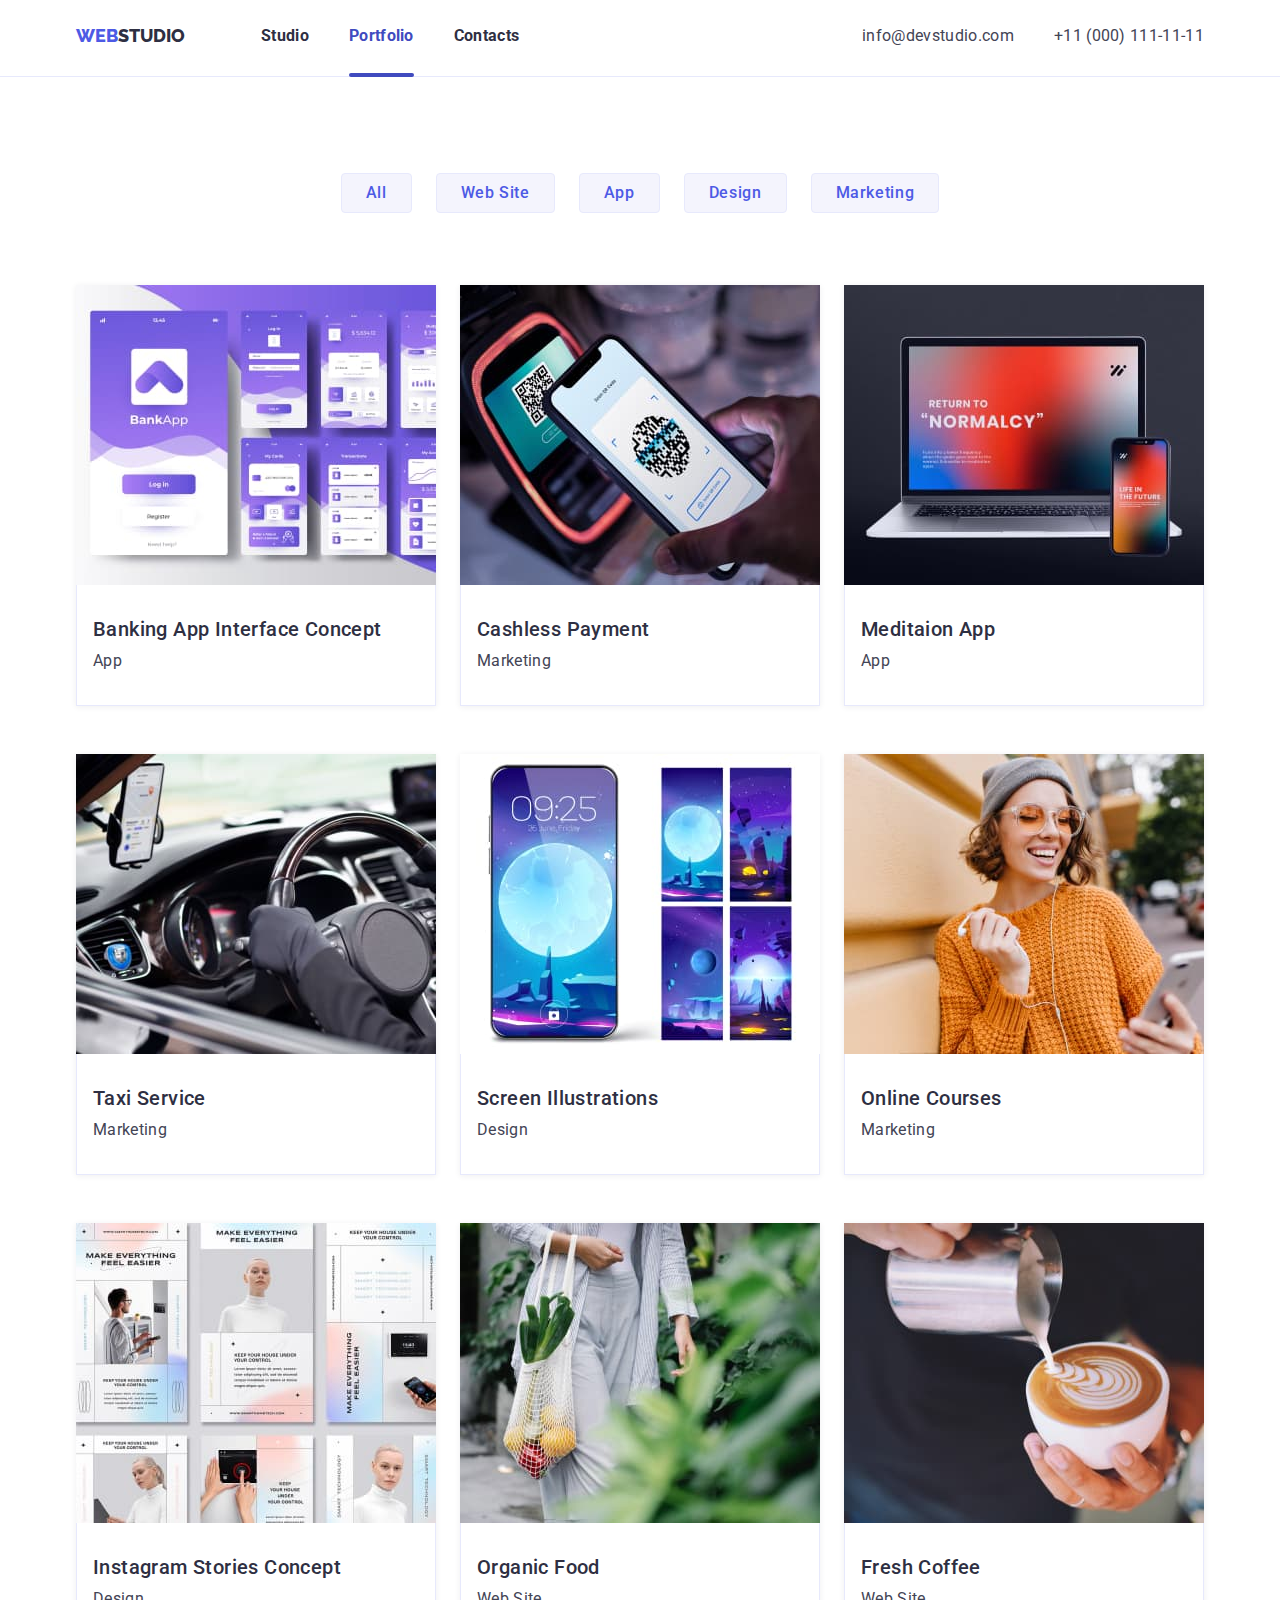
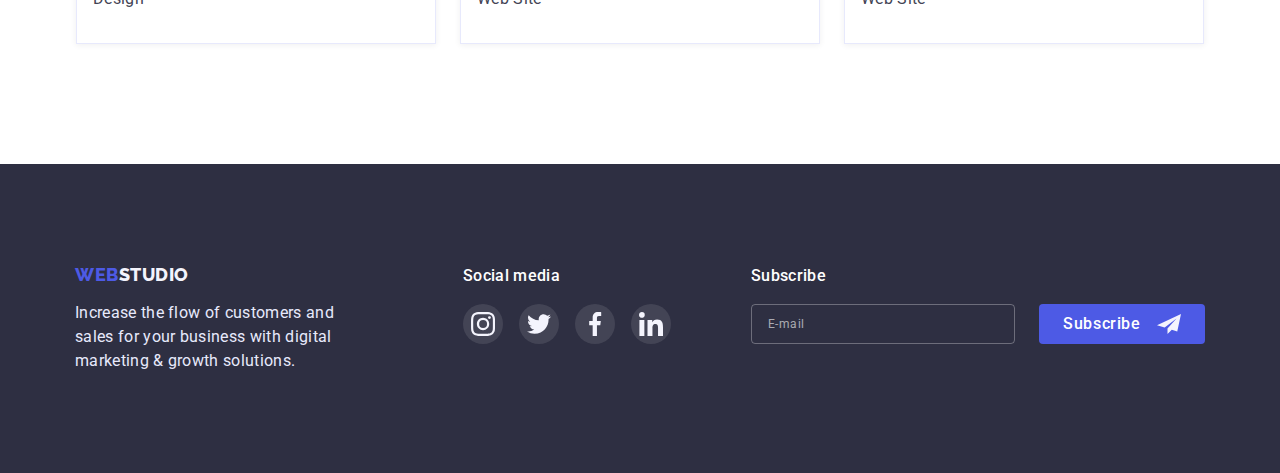
==== commit 25ffc5d9: "Update portfolio.html" ====
--- a/portfolio.html
+++ b/portfolio.html
@@ -32,7 +32,11 @@
                 </li>
             </ul>
         </nav>
-        <ul class="header-list list">
+        <button type="button" class="mobile-btn" data-menu-open >
+            <svg class="mobile-btn-icon" width="32" height="22">
+            <use href="./images/icons.svg/symbol-defs.svg#menu_btn"></svg>
+        </button>
+        <ul class="header-cont list">
             <li class="header-item">
                 <a class="contacts link" href="mailto:info@devstudio.com">info@devstudio.com</a>
             </li>
@@ -40,6 +44,62 @@
                 <a class="contacts link" href="tel:+11(000)1111111">+11 (000) 111-11-11</a>
             </li>
         </ul>
+        </div>
+        
+        <div class="mobile-menu  is-hidden" data-menu >
+            <div class="container mobile-menu-container">
+                <div>
+            <button type="button" class="mobile-menu_close-btn" data-menu-close>
+                <svg class="mobile-menu_close-btn-icon" width="8" height="8">
+                <use href="./images/icons.svg/symbol-defs.svg#icon-close-black-18dp-2-1-2"></svg>
+            </button>
+           
+            <ul class="mobile-menu-list list"> 
+                <li class="mobile-menu-list-item">
+                    <a class="mobile-menu-list-link link current" href="./index.html">Studio</a>
+                </li>
+                <li class="mobile-menu-list-item">
+                    <a class="mobile-menu-list-link link" href="./portfolio.html">Portfolio</a>
+                </li>
+                <li class="mobile-menu-list-item">
+                    <a class="mobile-menu-list-link link" href="">Contacts</a>
+                </li>
+            </ul></div>
+            <div>
+            <ul class="mobile-menu-cont list">
+                <li class="mobile-menu-cont-item">
+                    <a class="mobile-menu-cont-tel link" href="tel:+11(000)1111111">+11 (000) 111-11-11 </a>
+                </li>
+                <li class="mobile-menu-cont-item">
+                    <a class="mobile-menu-cont-email link" href="mailto:info@devstudio.com">info@devstudio.com</a>
+                </li>
+            </ul>
+            <ul class="mobile-soc-list list">
+                <li class="mobile-soc-item">
+                    <a href="" class="mobile-soc-link link">
+                    <svg class="mobile-soc-icon" width="24" height="24">
+                        <use href="./images/icons.svg/symbol-defs[1].svg#icon-instagram-2-1"></use>
+                    </svg>
+                </a></li>
+                <li class="mobile-soc-item">
+                    <a href="" class="mobile-soc-link link">
+                        <svg class="mobile-soc-icon" width="24" height="24">
+                        <use href="./images/icons.svg/symbol-defs[1].svg#icon-twitter-1-1"></use>
+                    </svg>
+                </a></li>
+                <li class="mobile-soc-item">
+                    <a href="" class="mobile-soc-link link">
+                    <svg class="mobile-soc-icon" width="24" height="24">
+                        <use href="./images/icons.svg/symbol-defs[1].svg#icon-facebook-1-1"></use>
+                    </svg>
+                </a></li>
+                <li class="mobile-soc-item"><a href="" class="mobile-soc-link link">
+                    <svg class="mobile-soc-icon" width="24" height="24">
+                        <use href="./images/icons.svg/symbol-defs[1].svg#icon-linkedin-1-1"></use>
+                    </svg>
+                </a></li>
+            </ul></div>
+        </div>
         </div>
     </header>
     <main>
@@ -60,7 +120,19 @@
 <li class="photos-item">
     <a class="photos-link link" href="">
         <div class="photos-top-wrap">
-    <img src="./images/hw2/img1.jpg" alt="pages" width="360" height="300">
+            <picture>
+            <source media="min-width:1160px"
+            srcset="./images/hw2/img1.jpg 1x,
+            ./images/hw7-port-desk/img1-2x.jpg 2x">
+            <source  media="min-width:768px"
+            srcset="./images/hw7-port-tab/img1-tab.jpg 1x,
+            ./images/hw7-port-tab/img1-tab-2x.jpg 2x">
+           
+    <source 
+             media="max-width:428px" srcset="./images/hw7-port-mob/img-mob1.jpg 1x,
+            ./images/hw7-port-mob/img-mob1-2x.jpg 2x">
+           
+            <img src="./images/hw2/img1.jpg" alt="pages" width="360" height="300"></picture>
     <p class="photos-top-text">14 Stylish and User-Friendly App Design Concepts · Task Manager App · Calorie Tracker App · Exotic Fruit Ecommerce App · Cloud Storage App</p>
     </div>
     <div class="photos-text">
@@ -74,7 +146,20 @@
     
     <a class="photos-link link" href="">
         <div class="photos-top-wrap">
-        <img src="./images/hw2/img2.jpg" alt="phone" width="360" height="300">
+            <picture>
+                <source media="min-width:1160px"
+                srcset="./images/hw2/img2.jpg 1x,
+                ./images/hw7-port-desk/img2-2x.jpg 2x">
+                <source  media="min-width:768px"
+                srcset="./images/hw7-port-tab/img2-tab.jpg 1x,
+                ./images/hw7-port-tab/img2-tab-2x.jpg 2x">
+               
+        <source 
+                 media="min-width:320px" srcset="./images/hw7-port-mob/img-mob2.jpg 1x,
+                ./images/hw7-port-mob/img-mob2-2x.jpg 2x">
+               
+               
+        <img src="./images/hw2/img2.jpg" alt="phone" width="360" height="300"></picture>
         <p class="photos-top-text">14 Stylish and User-Friendly App Design Concepts · Task Manager App · Calorie Tracker App · Exotic Fruit Ecommerce App · Cloud Storage App</p>
     </div>
         <div class="photos-text">
@@ -86,7 +171,17 @@
 <li class="photos-item">
     <a class="photos-link link" href="">
         <div class="photos-top-wrap">
-    <img src="./images/hw2/img3.jpg" alt="laptop" width="360" height="300">
+            <picture>
+                <source media="min-width:1160px"
+                srcset="./images/hw2/img3.jpg 1x,
+                ./images/hw7-port-desk/img3-2x.jpg 2x">
+                <source  media="min-width:768px"
+                srcset="./images/hw7-port-tab/img3-tab.jpg 1x,
+                ./images/hw7-port-tab/img3-tab-2x.jpg 2x"> 
+        <source 
+                 media="min-width:320px" srcset="./images/hw7-port-mob/img-mob3.jpg 1x,
+                ./images/hw7-port-mob/img-mob3-2x.jpg 2x">
+    <img src="./images/hw2/img3.jpg" alt="laptop" width="360" height="300"></picture>
     <p class="photos-top-text">14 Stylish and User-Friendly App Design Concepts · Task Manager App · Calorie Tracker App · Exotic Fruit Ecommerce App · Cloud Storage App</p>
     </div>
     <div class="photos-text">
@@ -98,7 +193,17 @@
 <li class="photos-item" >
     <a class="photos-link link" href="">
         <div class="photos-top-wrap">
-    <img src="./images/hw2/img4.jpg" alt="helm" width="360" height="300">
+            <picture>
+                <source media="min-width:1160px"
+                srcset="./images/hw2/img4.jpg 1x,
+                ./images/hw7-port-desk/img4-2x.jpg 2x">
+                <source  media="min-width:768px"
+                srcset="./images/hw7-port-tab/img4-tab.jpg 1x,
+                ./images/hw7-port-tab/img4-tab-2x.jpg 2x"> 
+        <source 
+                 media="min-width:320px" srcset="./images/hw7-port-mob/img-mob4.jpg 1x,
+                ./images/hw7-port-mob/img-mob4-2x.jpg 2x">
+    <img src="./images/hw2/img4.jpg" alt="helm" width="360" height="300"></picture>
     <p class="photos-top-text">14 Stylish and User-Friendly App Design Concepts · Task Manager App · Calorie Tracker App · Exotic Fruit Ecommerce App · Cloud Storage App</p>
     </div>
     <div class="photos-text">
@@ -110,6 +215,16 @@
 <li class="photos-item">
     <a class="photos-link link" href="">
         <div class="photos-top-wrap">
+            <picture>
+                <source media="min-width:1160px"
+                srcset="./images/hw2/img5.jpg 1x,
+                ./images/hw7-port-desk/img5-2x.jpg 2x">
+                <source  media="min-width:768px"
+                srcset="./images/hw7-port-tab/img5-tab.jpg 1x,
+                ./images/hw7-port-tab/img5-tab-2x.jpg 2x"> 
+        <source 
+                 media="min-width:320px" srcset="./images/hw7-port-mob/img-mob5.jpg 1x,
+                ./images/hw7-port-mob/img-mob5-2x.jpg 2x">
         <img src="./images/hw2/img5.jpg" alt="moon" width="360" height="300">
         <p class="photos-top-text">14 Stylish and User-Friendly App Design Concepts · Task Manager App · Calorie Tracker App · Exotic Fruit Ecommerce App · Cloud Storage App</p>
        </div>
@@ -122,6 +237,16 @@
 <li class="photos-item">
     <a class="photos-link link" href="">
         <div class="photos-top-wrap">
+            <picture>
+                <source media="min-width:1160px"
+                srcset="./images/hw2/img6.jpg 1x,
+                ./images/hw7-port-desk/img6-2x.jpg 2x">
+                <source  media="min-width:768px"
+                srcset="./images/hw7-port-tab/img6-tab.jpg 1x,
+                ./images/hw7-port-tab/img6-tab-2x.jpg 2x"> 
+        <source 
+                 media="min-width:320px" srcset="./images/hw7-port-mob/img-mob6.jpg 1x,
+                ./images/hw7-port-mob/img-mob6-2x.jpg 2x">
         <img src="./images/hw2/img6.jpg" alt="woman in orange" width="360" height="300">
         <p class="photos-top-text">14 Stylish and User-Friendly App Design Concepts · Task Manager App · Calorie Tracker App · Exotic Fruit Ecommerce App · Cloud Storage App</p>   
         </div>
@@ -134,6 +259,16 @@
 <li class="photos-item">
     <a class="photos-link link" href=""> 
         <div class="photos-top-wrap">
+            <picture>
+                <source media="min-width:1160px"
+                srcset="./images/hw2/img7.jpg 1x,
+                ./images/hw7-port-desk/img7-2x.jpg 2x">
+                <source  media="min-width:768px"
+                srcset="./images/hw7-port-tab/img7-tab.jpg 1x,
+                ./images/hw7-port-tab/img7-tab-2x.jpg 2x"> 
+        <source 
+                 media="min-width:320px" srcset="./images/hw7-port-mob/img-mob7.jpg 1x,
+                ./images/hw7-port-mob/img-mob7-2x.jpg 2x">
         <img src="./images/hw2/img7.jpg" alt="blonde" width="360" height="300">
         <p class="photos-top-text">14 Stylish and User-Friendly App Design Concepts · Task Manager App · Calorie Tracker App · Exotic Fruit Ecommerce App · Cloud Storage App</p>
         </div>
@@ -146,6 +281,16 @@
 <li class="photos-item">
     <a class="photos-link link" href="">
         <div class="photos-top-wrap">
+            <picture>
+                <source media="min-width:1160px"
+                srcset="./images/hw2/img8.jpg 1x,
+                ./images/hw7-port-desk/img8-2x.jpg 2x">
+                <source  media="min-width:768px"
+                srcset="./images/hw7-port-tab/img8-tab.jpg 1x,
+                ./images/hw7-port-tab/img8-tab-2x.jpg 2x"> 
+        <source 
+                 media="min-width:320px" srcset="./images/hw7-port-mob/img-mob8.jpg 1x,
+                ./images/hw7-port-mob/img-mob8-2x.jpg 2x">
     <img src="./images/hw2/img8.jpg" alt="woman carries a bag of vegetables" width="360" height="300">
     <p class="photos-top-text">14 Stylish and User-Friendly App Design Concepts · Task Manager App · Calorie Tracker App · Exotic Fruit Ecommerce App · Cloud Storage App</p>
    </div>
@@ -158,6 +303,16 @@
 <li class="photos-item">
     <a class="photos-link link" href="">
         <div class="photos-top-wrap">
+            <picture>
+                <source media="min-width:1160px"
+                srcset="./images/hw2/img9.jpg 1x,
+                ./images/hw7-port-desk/img9-2x.jpg 2x">
+                <source  media="min-width:768px"
+                srcset="./images/hw7-port-tab/img9-tab.jpg 1x,
+                ./images/hw7-port-tab/img9-tab-2x.jpg 2x"> 
+        <source 
+                 media="min-width:320px" srcset="./images/hw7-port-mob/img-mob9.jpg 1x,
+                ./images/hw7-port-mob/img-mob9-2x.jpg 2x">
         <img src="./images/hw2/img9.jpg" alt="cup of Coffee" width="360" height="300">
     <p class="photos-top-text">14 Stylish and User-Friendly App Design Concepts · Task Manager App · Calorie Tracker App · Exotic Fruit Ecommerce App · Cloud Storage App</p>
     </div>
@@ -218,5 +373,6 @@
     </form></div>
 </div>
     </footer>
+    <script src="./js/mobile-menu.js"></script>  
 </body>
 </html>--- a/css/styles.css
+++ b/css/styles.css
@@ -703,7 +703,7 @@
     }
   .footer-submit:hover,
   .footer-submit:focus
-   { 
+   {
   background-color: var(--pressed-state-color);
 }
 
@@ -739,17 +739,19 @@
   width: 1px; 
 }
 .filters {
-    padding-top: 96px;
-    padding-bottom: 120px;
+    padding-top: /*96px;*/ 48px;
+    padding-bottom: /*120px;*/ 48px;
     
 }
 .filters-list{
     display: flex;
-    flex-basis: calc((100% - 96px)/5);
-    justify-content: center;
+   /* flex-basis: calc((100% - 96px)/5);
+    justify-content: center;*/
     gap:24px;
-    margin:0 auto; 
-    margin-bottom: 72px;
+    row-gap: 16px;
+    margin:0 auto;
+    margin-bottom: /*72px;*/48px;
+    flex-wrap: wrap;
 }
 
 .filters-btn {
@@ -758,7 +760,7 @@
 font-size: 16px;
 line-height: 1.5;
 display:flex;
-align-items: flex-start;
+align-items: /*flex-start;*/ center;
 text-align: center;
 letter-spacing: 0.04em;
 /* IRIS */
@@ -772,6 +774,8 @@
   border-color 250ms cubic-bezier(0.4, 0, 0.2, 1);
 padding: 12px 24px;
 border: 1px solid var(--accent-color);
+max-height: 40px;
+
 }
 .filters-btn:hover,
 .filters-btn:focus {
@@ -800,12 +804,12 @@
 }
 
  .photos-list {
- flex-basis: calc((100%-192px)/9);
+ /*flex-basis: calc((100%-192px)/9);*/
  display: flex;   
  flex-wrap: wrap;
 row-gap: 48px;
-column-gap: 24px;
-
+/*column-gap: 24px;*/
+justify-content: center;
 }
 
 .photos-link{
--- a/css/tablet.css
+++ b/css/tablet.css
@@ -1,4 +1,4 @@
-@media screen and (min-width: 768px) {
+@media screen and (min-width: 768px)  {
     .container {
         max-width: 768px;     
         
@@ -72,14 +72,28 @@
 
 /*--------------------------HERO-----------------------*/
 .hero {
-    padding-bottom: 108px; /*188px*/
-    background-image: linear-gradient(
-        rgba(46, 47, 66, 0.7),
-        rgba(46, 47, 66, 0.7)
-    ), url(../images/hw7/tablet-bg.jpg);
-    max-width: 768px;
-
-    }
+    padding-bottom: 108px; /*188px*/}
+   
+    
+    @media   (min-width: 769px) {
+        .hero {background-image: linear-gradient(
+            rgba(46, 47, 66, 0.7),
+            rgba(46, 47, 66, 0.7)
+        ), url(../images/hw4/people-office.jpg);}}
+        @media (min-device-pixel-ratio: 2) and (min-width: 769px) ,
+        (min-resolution: 192dpi) and (min-width: 769px),
+        (min-resolution: 2dppx) and (min-width: 769px){
+        .hero {
+          background-image: linear-gradient(
+            rgba(46, 47, 66, 0.7),
+            rgba(46, 47, 66, 0.7)
+        ), url(../images/hw7/people-office-2x.jpg);
+        }
+        }
+  
+   
+
+    
    
 
 .main-title {
@@ -88,16 +102,7 @@
         line-height: 1.07;
         margin-bottom: 40px; /*48px;*/
 }
-@media (min-device-pixel-ratio: 2),
-(min-resolution: 192dpi),
-(min-resolution: 2dppx) {
-.hero {
-  background-image: linear-gradient(
-    rgba(46, 47, 66, 0.7),
-    rgba(46, 47, 66, 0.7)
-), url(../images/hw7/tablet-bg-2x.jpg);
-}
-}
+
 /*----------------------SOLUTIONS----------------------*/
 .menu-solutions {
 gap: 72px;
@@ -189,4 +194,16 @@
        .modal{
         width: 408px;
        }
-       .mobile-menu {display: none;}+       .mobile-menu {display: none;}
+
+       .photos-list {
+        flex-basis: calc((100%-192px)/9);
+       
+       column-gap: 16px;
+       justify-content: flex-start;
+       }
+       .filters-list{
+        
+        flex-basis: calc((100% - 96px)/5);
+        justify-content: center;
+       --- a/css/desktop.css
+++ b/css/desktop.css
@@ -188,3 +188,19 @@
 
    
   
+    .photos-list {
+        flex-basis: calc((100%-192px)/9);
+       
+    
+       column-gap: 24px;}
+       .filters {
+        padding-top: 96px;
+        padding-bottom: 120px;
+        
+    }
+    .filters-list{
+        
+       flex-basis: calc((100% - 96px)/5);
+        justify-content: center;
+        margin-bottom: 72px;}
+       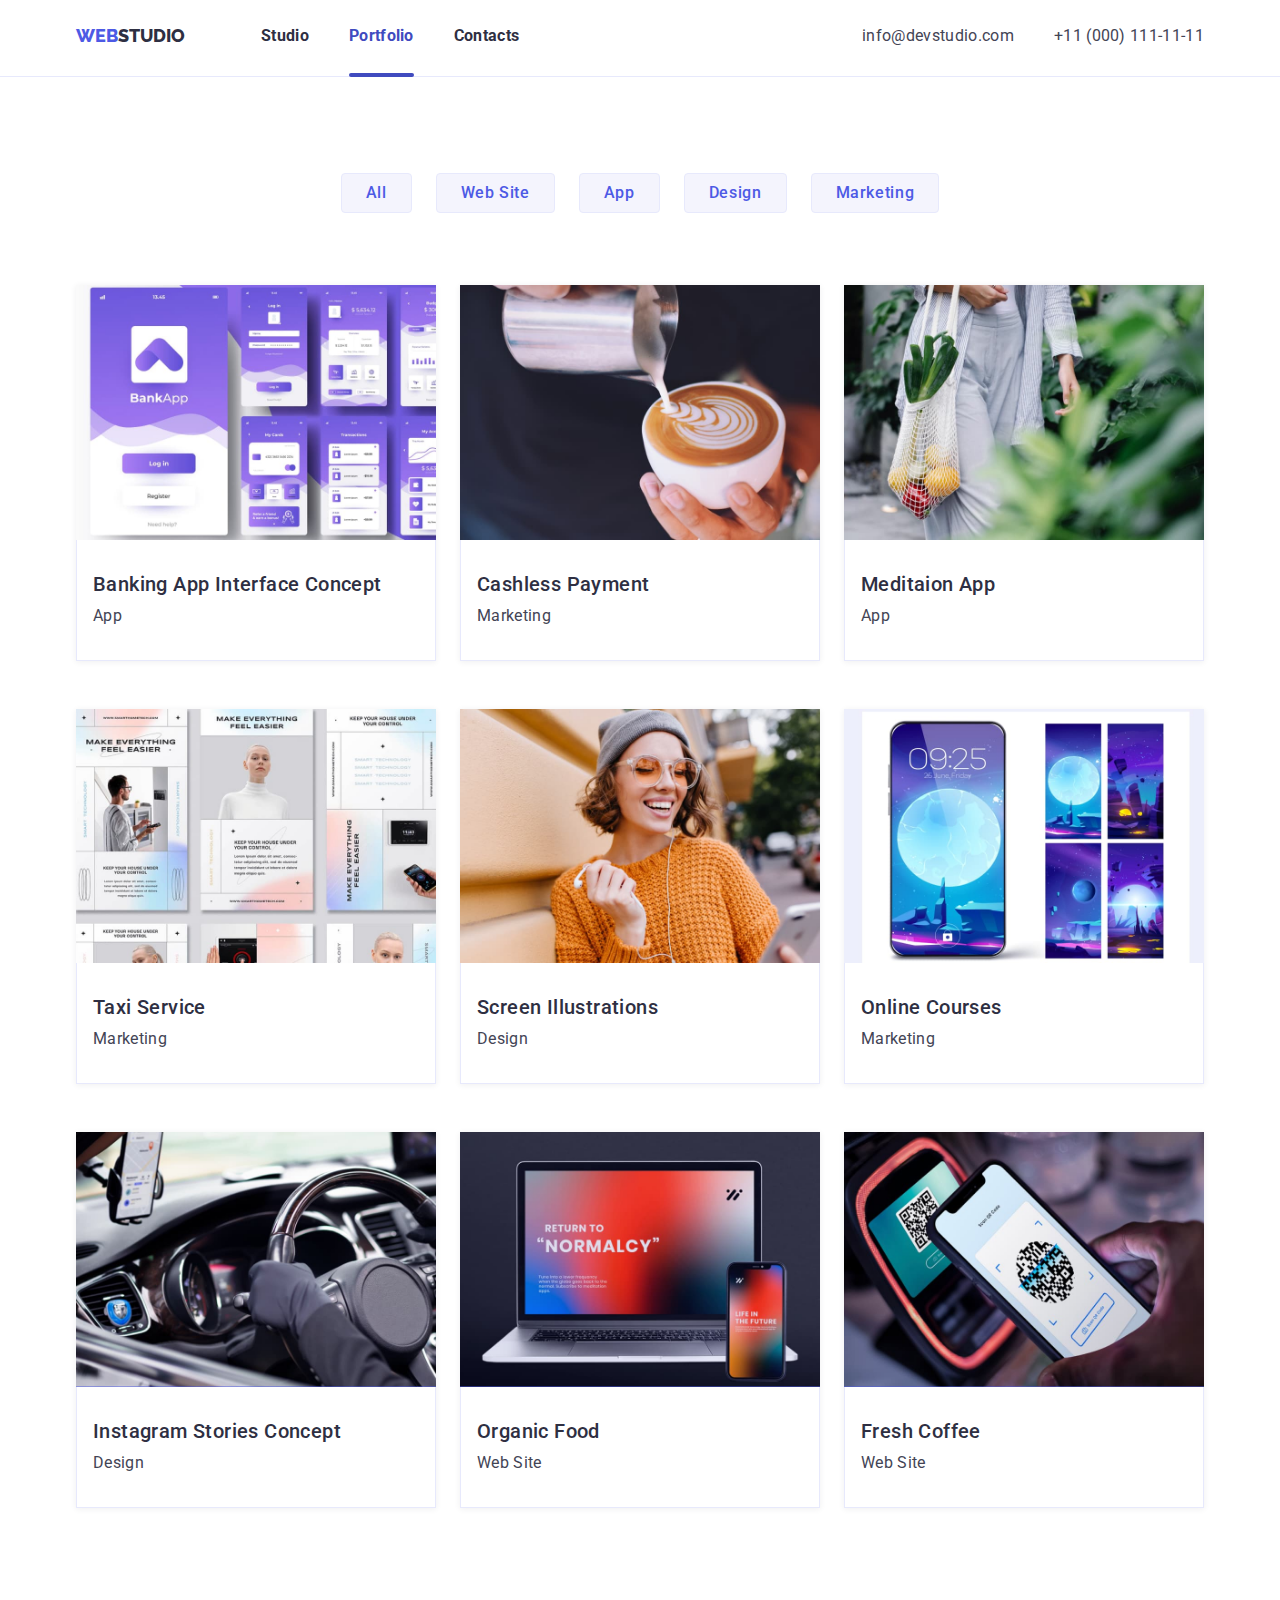
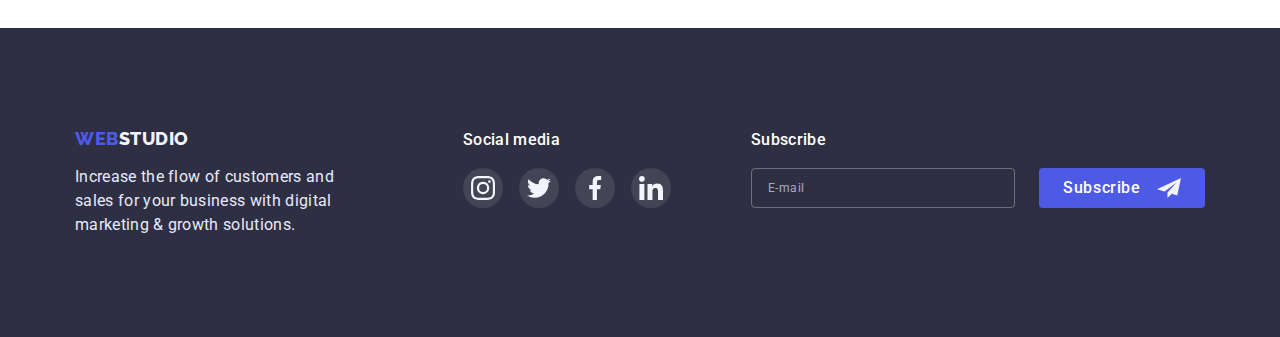
==== commit 1b40b07f: "Update portfolio.html" ====
--- a/portfolio.html
+++ b/portfolio.html
@@ -121,18 +121,19 @@
     <a class="photos-link link" href="">
         <div class="photos-top-wrap">
             <picture>
-            <source media="min-width:1160px"
-            srcset="./images/hw2/img1.jpg 1x,
-            ./images/hw7-port-desk/img1-2x.jpg 2x">
-            <source  media="min-width:768px"
-            srcset="./images/hw7-port-tab/img1-tab.jpg 1x,
-            ./images/hw7-port-tab/img1-tab-2x.jpg 2x">
-           
-    <source 
-             media="max-width:428px" srcset="./images/hw7-port-mob/img-mob1.jpg 1x,
-            ./images/hw7-port-mob/img-mob1-2x.jpg 2x">
-           
-            <img src="./images/hw2/img1.jpg" alt="pages" width="360" height="300"></picture>
+                <source media="(min-width=1160)" 
+                srcset=".images/hw2/img1.jpg 1x,
+                 ./images/hw7-port-desk/img1-2x.jpg 2x"
+                 type="image/jpg">
+                 <source media="(min-width=768px)" 
+                srcset="./images/hw7-port-tab/img1-tab.jpg 1x,
+                 ./images/hw7-port-tab/img1-tab-2x.jpg 2x"
+                 type="image/jpg">
+                 <source media="(max-width=767px)" 
+                 srcset="./images/hw7-port-mob/img-mob1.jpg 1x,
+                 ./images/hw7-port-mob/img-mob1-2x.jpg 2x"
+                 type="image/jpg">
+            <img src="./images/hw7-port-mob/img-mob1-2x.jpg" alt="pages" width="360" height="300"></picture>
     <p class="photos-top-text">14 Stylish and User-Friendly App Design Concepts · Task Manager App · Calorie Tracker App · Exotic Fruit Ecommerce App · Cloud Storage App</p>
     </div>
     <div class="photos-text">
@@ -147,19 +148,19 @@
     <a class="photos-link link" href="">
         <div class="photos-top-wrap">
             <picture>
-                <source media="min-width:1160px"
-                srcset="./images/hw2/img2.jpg 1x,
-                ./images/hw7-port-desk/img2-2x.jpg 2x">
-                <source  media="min-width:768px"
+                <source media="(min-width=1160)" 
+                srcset=".images/hw2/img2.jpg 1x,
+                 ./images/hw7-port-desk/img2-2x.jpg 2x"
+                 type="image/jpg">
+                 <source media="(min-width=768px)" 
                 srcset="./images/hw7-port-tab/img2-tab.jpg 1x,
-                ./images/hw7-port-tab/img2-tab-2x.jpg 2x">
-               
-        <source 
-                 media="min-width:320px" srcset="./images/hw7-port-mob/img-mob2.jpg 1x,
-                ./images/hw7-port-mob/img-mob2-2x.jpg 2x">
-               
-               
-        <img src="./images/hw2/img2.jpg" alt="phone" width="360" height="300"></picture>
+                 ./images/hw7-port-tab/img2-tab-2x.jpg 2x"
+                 type="image/jpg">
+                 <source media="(max-width=767px)" 
+                 srcset="./images/hw7-port-mob/img-mob2.jpg 1x,
+                 ./images/hw7-port-mob/img-mob2-2x.jpg 2x"
+                 type="image/jpg">
+        <img src="./images/hw7-port-mob/img-mob2-2x.jpg" alt="phone" width="360" height="300"></picture>
         <p class="photos-top-text">14 Stylish and User-Friendly App Design Concepts · Task Manager App · Calorie Tracker App · Exotic Fruit Ecommerce App · Cloud Storage App</p>
     </div>
         <div class="photos-text">
@@ -172,16 +173,19 @@
     <a class="photos-link link" href="">
         <div class="photos-top-wrap">
             <picture>
-                <source media="min-width:1160px"
-                srcset="./images/hw2/img3.jpg 1x,
-                ./images/hw7-port-desk/img3-2x.jpg 2x">
-                <source  media="min-width:768px"
+                <source media="(min-width=1160)" 
+                srcset=".images/hw2/img3.jpg 1x,
+                 ./images/hw7-port-desk/img3-2x.jpg 2x"
+                 type="image/jpg">
+                 <source media="(min-width=768px)" 
                 srcset="./images/hw7-port-tab/img3-tab.jpg 1x,
-                ./images/hw7-port-tab/img3-tab-2x.jpg 2x"> 
-        <source 
-                 media="min-width:320px" srcset="./images/hw7-port-mob/img-mob3.jpg 1x,
-                ./images/hw7-port-mob/img-mob3-2x.jpg 2x">
-    <img src="./images/hw2/img3.jpg" alt="laptop" width="360" height="300"></picture>
+                 ./images/hw7-port-tab/img3-tab-2x.jpg 2x"
+                 type="image/jpg">
+                 <source media="(max-width=767px)" 
+                 srcset="./images/hw7-port-mob/img-mob3.jpg 1x,
+                 ./images/hw7-port-mob/img-mob3-2x.jpg 2x"
+                 type="image/jpg">
+    <img src="./images/hw7-port-mob/img-mob3-2x.jpg" alt="laptop" width="360" height="300"></picture>
     <p class="photos-top-text">14 Stylish and User-Friendly App Design Concepts · Task Manager App · Calorie Tracker App · Exotic Fruit Ecommerce App · Cloud Storage App</p>
     </div>
     <div class="photos-text">
@@ -194,16 +198,19 @@
     <a class="photos-link link" href="">
         <div class="photos-top-wrap">
             <picture>
-                <source media="min-width:1160px"
-                srcset="./images/hw2/img4.jpg 1x,
-                ./images/hw7-port-desk/img4-2x.jpg 2x">
-                <source  media="min-width:768px"
+                <source media="(min-width=1160)" 
+                srcset=".images/hw2/img4.jpg 1x,
+                 ./images/hw7-port-desk/img4-2x.jpg 2x"
+                 type="image/jpg">
+                 <source media="(min-width=768px)" 
                 srcset="./images/hw7-port-tab/img4-tab.jpg 1x,
-                ./images/hw7-port-tab/img4-tab-2x.jpg 2x"> 
-        <source 
-                 media="min-width:320px" srcset="./images/hw7-port-mob/img-mob4.jpg 1x,
-                ./images/hw7-port-mob/img-mob4-2x.jpg 2x">
-    <img src="./images/hw2/img4.jpg" alt="helm" width="360" height="300"></picture>
+                 ./images/hw7-port-tab/img4-tab-2x.jpg 2x"
+                 type="image/jpg">
+                 <source media="(max-width=767px)" 
+                 srcset="./images/hw7-port-mob/img-mob4.jpg 1x,
+                 ./images/hw7-port-mob/img-mob4-2x.jpg 2x"
+                 type="image/jpg">
+    <img src="./images/hw7-port-mob/img-mob4-2x.jpg" alt="helm" width="360" height="300"></picture>
     <p class="photos-top-text">14 Stylish and User-Friendly App Design Concepts · Task Manager App · Calorie Tracker App · Exotic Fruit Ecommerce App · Cloud Storage App</p>
     </div>
     <div class="photos-text">
@@ -216,16 +223,19 @@
     <a class="photos-link link" href="">
         <div class="photos-top-wrap">
             <picture>
-                <source media="min-width:1160px"
-                srcset="./images/hw2/img5.jpg 1x,
-                ./images/hw7-port-desk/img5-2x.jpg 2x">
-                <source  media="min-width:768px"
+                <source media="(min-width=1160)" 
+                srcset=".images/hw2/img5.jpg 1x,
+                 ./images/hw7-port-desk/img5-2x.jpg 2x"
+                 type="image/jpg">
+                 <source media="(min-width=768px)" 
                 srcset="./images/hw7-port-tab/img5-tab.jpg 1x,
-                ./images/hw7-port-tab/img5-tab-2x.jpg 2x"> 
-        <source 
-                 media="min-width:320px" srcset="./images/hw7-port-mob/img-mob5.jpg 1x,
-                ./images/hw7-port-mob/img-mob5-2x.jpg 2x">
-        <img src="./images/hw2/img5.jpg" alt="moon" width="360" height="300">
+                 ./images/hw7-port-tab/img5-tab-2x.jpg 2x"
+                 type="image/jpg">
+                 <source media="(max-width=767px)" 
+                 srcset="./images/hw7-port-mob/img-mob5.jpg 1x,
+                 ./images/hw7-port-mob/img-mob5-2x.jpg 2x"
+                 type="image/jpg">
+        <img src="./images/hw7-port-mob/img-mob5-2x.jpg " alt="moon" width="360" height="300"></picture>
         <p class="photos-top-text">14 Stylish and User-Friendly App Design Concepts · Task Manager App · Calorie Tracker App · Exotic Fruit Ecommerce App · Cloud Storage App</p>
        </div>
         <div class="photos-text">
@@ -238,16 +248,19 @@
     <a class="photos-link link" href="">
         <div class="photos-top-wrap">
             <picture>
-                <source media="min-width:1160px"
-                srcset="./images/hw2/img6.jpg 1x,
-                ./images/hw7-port-desk/img6-2x.jpg 2x">
-                <source  media="min-width:768px"
+                <source media="(min-width=1160)" 
+                srcset=".images/hw2/img6.jpg 1x,
+                 ./images/hw7-port-desk/img6-2x.jpg 2x"
+                 type="image/jpg">
+                 <source media="(min-width=768px)" 
                 srcset="./images/hw7-port-tab/img6-tab.jpg 1x,
-                ./images/hw7-port-tab/img6-tab-2x.jpg 2x"> 
-        <source 
-                 media="min-width:320px" srcset="./images/hw7-port-mob/img-mob6.jpg 1x,
-                ./images/hw7-port-mob/img-mob6-2x.jpg 2x">
-        <img src="./images/hw2/img6.jpg" alt="woman in orange" width="360" height="300">
+                 ./images/hw7-port-tab/img6-tab-2x.jpg 2x"
+                 type="image/jpg">
+                 <source media="(max-width=767px)" 
+                 srcset="./images/hw7-port-mob/img-mob6.jpg 1x,
+                 ./images/hw7-port-mob/img-mob6-2x.jpg 2x"
+                 type="image/jpg">
+        <img src="./images/hw7-port-mob/img-mob6-2x.jpg" alt="woman in orange" width="360" height="300"></picture>
         <p class="photos-top-text">14 Stylish and User-Friendly App Design Concepts · Task Manager App · Calorie Tracker App · Exotic Fruit Ecommerce App · Cloud Storage App</p>   
         </div>
         <div class="photos-text">
@@ -260,16 +273,19 @@
     <a class="photos-link link" href=""> 
         <div class="photos-top-wrap">
             <picture>
-                <source media="min-width:1160px"
-                srcset="./images/hw2/img7.jpg 1x,
-                ./images/hw7-port-desk/img7-2x.jpg 2x">
-                <source  media="min-width:768px"
+                <source media="(min-width=1160)" 
+                srcset=".images/hw2/img7.jpg 1x,
+                 ./images/hw7-port-desk/img7-2x.jpg 2x"
+                 type="image/jpg">
+                 <source media="(min-width=768px)" 
                 srcset="./images/hw7-port-tab/img7-tab.jpg 1x,
-                ./images/hw7-port-tab/img7-tab-2x.jpg 2x"> 
-        <source 
-                 media="min-width:320px" srcset="./images/hw7-port-mob/img-mob7.jpg 1x,
-                ./images/hw7-port-mob/img-mob7-2x.jpg 2x">
-        <img src="./images/hw2/img7.jpg" alt="blonde" width="360" height="300">
+                 ./images/hw7-port-tab/img7-tab-2x.jpg 2x"
+                 type="image/jpg">
+                 <source media="(max-width=767px)" 
+                 srcset="./images/hw7-port-mob/img-mob7.jpg 1x,
+                 ./images/hw7-port-mob/img-mob7-2x.jpg 2x"
+                 type="image/jpg">
+        <img src="./images/hw7-port-mob/img-mob7-2x.jpg" alt="blonde" width="360" height="300"> </picture>
         <p class="photos-top-text">14 Stylish and User-Friendly App Design Concepts · Task Manager App · Calorie Tracker App · Exotic Fruit Ecommerce App · Cloud Storage App</p>
         </div>
         <div class="photos-text">
@@ -282,16 +298,19 @@
     <a class="photos-link link" href="">
         <div class="photos-top-wrap">
             <picture>
-                <source media="min-width:1160px"
-                srcset="./images/hw2/img8.jpg 1x,
-                ./images/hw7-port-desk/img8-2x.jpg 2x">
-                <source  media="min-width:768px"
+                <source media="(min-width=1160)" 
+                srcset=".images/hw2/img8.jpg 1x,
+                 ./images/hw7-port-desk/img8-2x.jpg 2x"
+                 type="image/jpg">
+                 <source media="(min-width=768px)" 
                 srcset="./images/hw7-port-tab/img8-tab.jpg 1x,
-                ./images/hw7-port-tab/img8-tab-2x.jpg 2x"> 
-        <source 
-                 media="min-width:320px" srcset="./images/hw7-port-mob/img-mob8.jpg 1x,
-                ./images/hw7-port-mob/img-mob8-2x.jpg 2x">
-    <img src="./images/hw2/img8.jpg" alt="woman carries a bag of vegetables" width="360" height="300">
+                 ./images/hw7-port-tab/img8-tab-2x.jpg 2x"
+                 type="image/jpg">
+                 <source media="(max-width=767px)" 
+                 srcset="./images/hw7-port-mob/img-mob8.jpg 1x,
+                 ./images/hw7-port-mob/img-mob8-2x.jpg 2x"
+                 type="image/jpg">
+    <img src="./images/hw7-port-mob/img-mob8-2x.jpg" alt="woman carries a bag of vegetables" width="360" height="300"></picture> 
     <p class="photos-top-text">14 Stylish and User-Friendly App Design Concepts · Task Manager App · Calorie Tracker App · Exotic Fruit Ecommerce App · Cloud Storage App</p>
    </div>
     <div class="photos-text">
@@ -303,17 +322,23 @@
 <li class="photos-item">
     <a class="photos-link link" href="">
         <div class="photos-top-wrap">
-            <picture>
-                <source media="min-width:1160px"
-                srcset="./images/hw2/img9.jpg 1x,
-                ./images/hw7-port-desk/img9-2x.jpg 2x">
-                <source  media="min-width:768px"
-                srcset="./images/hw7-port-tab/img9-tab.jpg 1x,
-                ./images/hw7-port-tab/img9-tab-2x.jpg 2x"> 
-        <source 
-                 media="min-width:320px" srcset="./images/hw7-port-mob/img-mob9.jpg 1x,
-                ./images/hw7-port-mob/img-mob9-2x.jpg 2x">
-        <img src="./images/hw2/img9.jpg" alt="cup of Coffee" width="360" height="300">
+           <picture>
+               <source media="(min-width=1160)" 
+               srcset=".images/hw2/img9.jpg 1x,
+                ./images/hw7-port-desk/img9-2x.jpg 2x"
+                type="image/jpg">
+                <source media="(min-width=768px)" 
+               srcset="./images/hw7-port-tab/img9-tab.jpg 1x,
+                ./images/hw7-port-tab/img9-tab-2x.jpg 2x"
+                type="image/jpg">
+                <source media="(max-width=767px)" 
+                srcset="./images/hw7-port-mob/img-mob9.jpg 1x,
+                ./images/hw7-port-mob/img-mob9-2x.jpg 2x"
+                type="image/jpg">
+        <img src="./images/hw7-port-mob/img-mob9-2x.jpg"
+         alt="cup of Coffee" 
+         width="360" height="300"
+        /></picture> 
     <p class="photos-top-text">14 Stylish and User-Friendly App Design Concepts · Task Manager App · Calorie Tracker App · Exotic Fruit Ecommerce App · Cloud Storage App</p>
     </div>
     <div class="photos-text">
